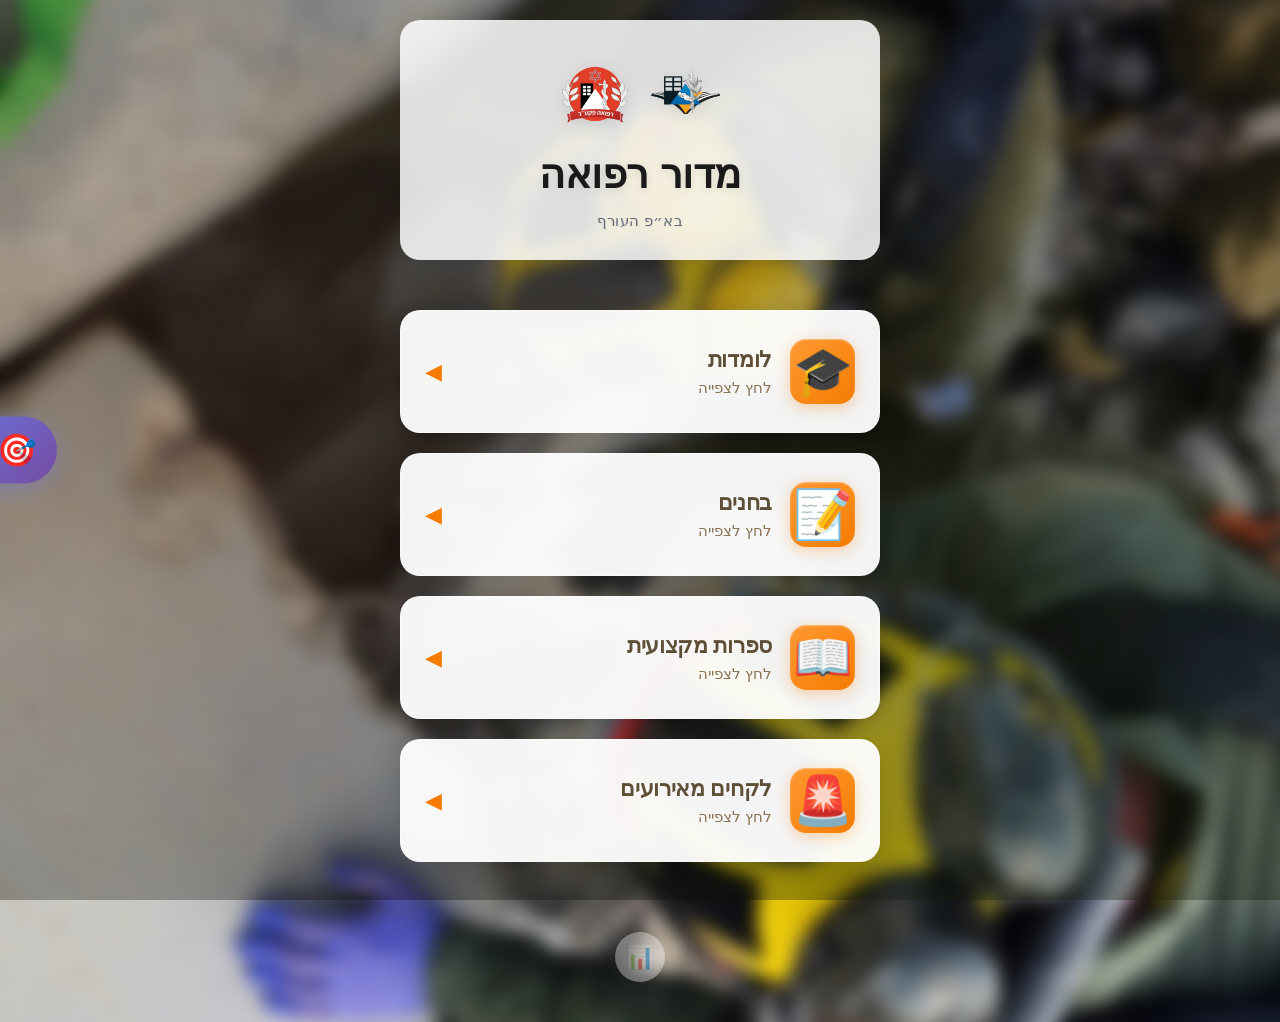
==== index.html @ 0d0296bc "Add files via upload" ====
<!DOCTYPE html>
<html lang="he" dir="rtl">
<head>
    <meta charset="UTF-8">
    <meta name="viewport" content="width=device-width, initial-scale=1.0, maximum-scale=1.0, user-scalable=no">
    <meta name="apple-mobile-web-app-capable" content="yes">
    <meta name="mobile-web-app-capable" content="yes">

    <!-- Security Headers -->
    <meta http-equiv="X-Frame-Options" content="DENY">
    <meta http-equiv="X-Content-Type-Options" content="nosniff">
    <meta http-equiv="Referrer-Policy" content="strict-origin-when-cross-origin">
    <meta http-equiv="Permissions-Policy" content="geolocation=(), microphone=(), camera=()">
    <meta http-equiv="Content-Security-Policy" content="default-src 'self'; script-src 'self' 'unsafe-inline' https://script.google.com https://script.googleusercontent.com; style-src 'self' 'unsafe-inline' https://fonts.googleapis.com https://cdnjs.cloudflare.com; font-src 'self' https://fonts.gstatic.com https://cdnjs.cloudflare.com; img-src 'self' data: https:; connect-src 'self' https://script.google.com https://script.googleusercontent.com; frame-src https://drive.google.com;">

    <title>מדור רפואה - מערכת למידה וניהול ידע</title>

    <!-- Google Fonts -->
    <link href="https://fonts.googleapis.com/css2?family=Rubik:wght@400;500;600;700;800&display=swap" rel="stylesheet" crossorigin="anonymous">

    <!-- FontAwesome -->
    <link rel="stylesheet" href="https://cdnjs.cloudflare.com/ajax/libs/font-awesome/6.4.0/css/all.min.css" crossorigin="anonymous" referrerpolicy="no-referrer">

    <!-- Shared Styles -->
    <link rel="stylesheet" href="styles.css">

    <style>
        /* סטיילים ייחודיים לעמוד הבית */
        body {
            background: linear-gradient(rgba(0, 0, 0, 0.3), rgba(0, 0, 0, 0.3)), url('Assets/background.JPEG');
            background-size: cover;
            background-position: center;
            background-repeat: no-repeat;
            background-attachment: fixed;
        }

        .hero {
            text-align: center;
            margin-bottom: 50px;
            padding: 40px 20px 30px;
            animation: fadeInDown 1s ease-in-out 0.3s backwards;
            background: rgba(255, 255, 255, 0.85);
            backdrop-filter: blur(10px);
            border-radius: 20px;
            box-shadow: 0 8px 32px rgba(0, 0, 0, 0.15);
        }

        .hero-logos {
            margin-bottom: 20px;
            display: flex;
            align-items: center;
            justify-content: center;
            gap: 20px;
            animation: float 3s ease-in-out infinite;
        }

        .hero-logos img {
            height: 70px;
            width: auto;
            filter: drop-shadow(0 4px 8px rgba(0, 0, 0, 0.1));
        }

        .hero h1 {
            font-size: 2.5rem;
            font-weight: 800;
            color: #1a1a1a;
            margin-bottom: 14px;
            letter-spacing: -0.5px;
            text-shadow: 0 2px 8px rgba(0, 0, 0, 0.1);
            line-height: 1.2;
        }

        .hero p {
            font-size: 1.15rem;
            font-weight: 600;
            color: #2d3748;
            text-shadow: 0 1px 3px rgba(0, 0, 0, 0.1);
            letter-spacing: 0.3px;
        }

        .hero-subtitle {
            font-size: 0.95rem !important;
            font-weight: 500 !important;
            color: #4a5568 !important;
            margin-top: 8px;
            opacity: 0.85;
        }

        .cards-container {
            display: flex;
            flex-direction: column;
            gap: 20px;
            padding-bottom: 40px;
        }

        .card {
            display: flex;
            align-items: center;
            animation: fadeInUp 0.8s ease-in-out backwards;
            background: rgba(255, 255, 255, 0.95);
            backdrop-filter: blur(10px);
            box-shadow: 0 8px 32px rgba(0, 0, 0, 0.2);
        }

        .card:nth-child(1) {
            animation-delay: 0.5s;
        }

        .card:nth-child(2) {
            animation-delay: 0.7s;
        }

        .card:nth-child(3) {
            animation-delay: 0.9s;
        }

        .card-info {
            flex: 1;
            text-align: right;
            min-width: 0;
        }

        /* אייקון סטטיסטיקות למטה */
        .stats-icon-bottom {
            width: 50px;
            height: 50px;
            background: rgba(255, 255, 255, 0.85);
            backdrop-filter: blur(10px);
            border-radius: 50%;
            display: flex;
            align-items: center;
            justify-content: center;
            font-size: 1.5em;
            cursor: pointer;
            box-shadow: 0 4px 16px rgba(0, 0, 0, 0.2);
            transition: all 0.3s ease;
            margin: 30px auto 20px;
            opacity: 0.4;
        }

        .stats-icon-bottom:hover {
            transform: scale(1.1);
            box-shadow: 0 6px 24px rgba(0, 0, 0, 0.3);
            opacity: 1;
        }

        .stats-icon-bottom:active {
            transform: scale(0.95);
        }

        /* טאב צף למאגר תרגול */
        .practice-tab {
            position: fixed;
            left: 0;
            top: 50%;
            transform: translateY(-50%) translateX(-85px);
            background: linear-gradient(135deg, #667eea 0%, #764ba2 100%);
            color: white;
            padding: 15px 20px 15px 25px;
            border-radius: 0 50px 50px 0;
            cursor: pointer;
            box-shadow: 0 6px 24px rgba(102, 126, 234, 0.4);
            transition: all 0.4s cubic-bezier(0.175, 0.885, 0.32, 1.275);
            z-index: 1000;
            display: flex;
            align-items: center;
            gap: 10px;
            font-weight: 700;
            font-size: 1.1em;
            animation: slideInFromLeft 1s ease 1.5s forwards;
        }

        .practice-tab:hover {
            transform: translateY(-50%) translateX(0);
            box-shadow: 0 8px 32px rgba(102, 126, 234, 0.6);
        }

        .practice-tab:active {
            transform: translateY(-50%) translateX(0) scale(0.95);
        }

        .practice-tab-icon {
            font-size: 1.8em;
            animation: pulse 2s ease-in-out infinite;
        }

        .practice-tab-text {
            white-space: nowrap;
            letter-spacing: 0.5px;
        }

        @keyframes slideInFromLeft {
            from {
                transform: translateY(-50%) translateX(-150px);
                opacity: 0;
            }
            to {
                transform: translateY(-50%) translateX(-85px);
                opacity: 1;
            }
        }

        @keyframes pulse {
            0%, 100% {
                transform: scale(1);
            }
            50% {
                transform: scale(1.15);
            }
        }

        /* מובייל - טאב תרגול */
        @media (max-width: 768px) {
            .practice-tab {
                padding: 12px 15px 12px 20px;
                font-size: 0.95em;
                transform: translateY(-50%) translateX(-75px);
            }

            .practice-tab:hover {
                transform: translateY(-50%) translateX(0);
            }

            .practice-tab-icon {
                font-size: 1.5em;
            }

            @keyframes slideInFromLeft {
                from {
                    transform: translateY(-50%) translateX(-150px);
                    opacity: 0;
                }
                to {
                    transform: translateY(-50%) translateX(-75px);
                    opacity: 1;
                }
            }
        }

        @media (max-width: 360px) {
            .hero h1 {
                font-size: 2.1rem;
            }

            .hero p {
                font-size: 1rem;
            }

            .hero-subtitle {
                font-size: 0.85rem !important;
            }

            .practice-tab {
                font-size: 0.85em;
                padding: 10px 12px 10px 18px;
            }

            .practice-tab-icon {
                font-size: 1.3em;
            }
        }
    </style>
</head>
<body>
    <div class="container">
        <div class="hero">
            <div class="hero-logos">
                <img src="Assets/logo1.PNG" alt="Logo 1">
                <img src="Assets/logo2.PNG" alt="Logo 2">
            </div>
            <h1>מדור רפואה</h1>
            <p class="hero-subtitle">בא״פ העורף</p>
        </div>

        <div class="cards-container">
            <div class="card" data-page="tutorials">
                <div class="card-icon">🎓</div>
                <div class="card-info">
                    <div class="card-title">לומדות</div>
                    <div class="card-subtitle">לחץ לצפייה</div>
                </div>
                <span class="chevron-icon">◀</span>
            </div>

            <div class="card" data-page="quizzes">
                <div class="card-icon">📝</div>
                <div class="card-info">
                    <div class="card-title">בחנים</div>
                    <div class="card-subtitle">לחץ לצפייה</div>
                </div>
                <span class="chevron-icon">◀</span>
            </div>

            <div class="card" data-page="literature">
                <div class="card-icon">📖</div>
                <div class="card-info">
                    <div class="card-title">ספרות מקצועית</div>
                    <div class="card-subtitle">לחץ לצפייה</div>
                </div>
                <span class="chevron-icon">◀</span>
            </div>

            <div class="card" data-page="lessons">
                <div class="card-icon">🚨</div>
                <div class="card-info">
                    <div class="card-title">לקחים מאירועים</div>
                    <div class="card-subtitle">לחץ לצפייה</div>
                </div>
                <span class="chevron-icon">◀</span>
            </div>
        </div>

        <!-- אייקון סטטיסטיקות למטה -->
        <div class="stats-icon-bottom" onclick="window.location.href='instructor-dashboard.html'" title="סטטיסטיקות">
            📊
        </div>

        <!-- טאב צף למאגר תרגול -->
        <div class="practice-tab" onclick="window.location.href='practice-questions.html'" title="מאגר תרגול">
            <div class="practice-tab-icon">🎯</div>
            <div class="practice-tab-text">תרגול</div>
        </div>
    </div>

    <script>
        // מניעת התנהגות ברירת מחדל במובייל
        document.addEventListener('touchmove', function(e) {
            if (e.target.closest('.card')) {
                return;
            }
        }, { passive: true });

        // טיפול בלחיצות על כרטיסים
        document.querySelectorAll('.card').forEach(card => {
            card.addEventListener('click', function(e) {
                const page = this.getAttribute('data-page');

                // יצירת אפקט ripple
                const ripple = document.createElement('div');
                ripple.className = 'ripple';
                const rect = this.getBoundingClientRect();
                const size = Math.max(rect.width, rect.height);
                const x = e.clientX - rect.left - size / 2;
                const y = e.clientY - rect.top - size / 2;

                ripple.style.width = ripple.style.height = size + 'px';
                ripple.style.left = x + 'px';
                ripple.style.top = y + 'px';

                this.appendChild(ripple);

                // הסרת ripple אחרי האנימציה
                setTimeout(() => ripple.remove(), 700);

                // ניווט לדף המתאים
                setTimeout(() => {
                    if (page === 'tutorials') {
                        window.location.href = 'lomdot2-page.html';
                    } else if (page === 'quizzes') {
                        window.location.href = 'exams.html';
                    } else if (page === 'literature') {
                        window.location.href = 'safrot-page.html';
                    } else if (page === 'lessons') {
                        window.location.href = 'lessons-learned.html';
                    } else if (page === 'statistics') {
                        window.location.href = 'instructor-dashboard.html';
                    }
                }, 300);
            });

            // תמיכה במגע
            card.addEventListener('touchstart', function() {
                this.style.transition = 'all 0.1s ease';
            });

            card.addEventListener('touchend', function() {
                this.style.transition = 'all 0.4s cubic-bezier(0.175, 0.885, 0.32, 1.275)';
            });
        });

        // מניעת זום כפול בלחיצה
        let lastTouchEnd = 0;
        document.addEventListener('touchend', function(e) {
            const now = Date.now();
            if (now - lastTouchEnd <= 300) {
                e.preventDefault();
            }
            lastTouchEnd = now;
        }, false);
    </script>
</body>
</html>
---- styles.css ----
/*
 * מדור רפואה - מערכת למידה וניהול ידע
 * Shared Styles - Professional & Friendly Design
 */

* {
    margin: 0;
    padding: 0;
    box-sizing: border-box;
    -webkit-tap-highlight-color: transparent;
}

body {
    font-family: 'Rubik', sans-serif;
    background: linear-gradient(135deg, #D7C9AA 0%, #FFBE86 50%, #FFD4A3 100%);
    background-size: 400% 400%;
    animation: gradientShift 20s ease infinite;
    min-height: 100vh;
    direction: rtl;
    padding: 20px 16px;
    overflow-x: hidden;
    position: relative;
}

body::before {
    content: '';
    position: fixed;
    top: 0;
    left: 0;
    right: 0;
    bottom: 0;
    background:
        radial-gradient(circle at 20% 50%, rgba(255, 153, 51, 0.1) 0%, transparent 50%),
        radial-gradient(circle at 80% 80%, rgba(139, 195, 74, 0.08) 0%, transparent 50%),
        radial-gradient(circle at 40% 20%, rgba(215, 201, 170, 0.12) 0%, transparent 50%);
    pointer-events: none;
    z-index: 0;
}

@keyframes gradientShift {
    0% { background-position: 0% 50%; }
    50% { background-position: 100% 50%; }
    100% { background-position: 0% 50%; }
}

.container {
    max-width: 480px;
    margin: 0 auto;
    opacity: 0;
    animation: fadeIn 1s ease-in-out forwards;
    position: relative;
    z-index: 1;
}

@keyframes fadeIn {
    to {
        opacity: 1;
    }
}

@keyframes fadeInDown {
    from {
        opacity: 0;
        transform: translateY(-30px);
    }
    to {
        opacity: 1;
        transform: translateY(0);
    }
}

@keyframes fadeInUp {
    from {
        opacity: 0;
        transform: translateY(40px);
    }
    to {
        opacity: 1;
        transform: translateY(0);
    }
}

@keyframes float {
    0%, 100% { transform: translateY(0px); }
    50% { transform: translateY(-10px); }
}

/* כרטיסים משותפים */
.card, .exam-card, .video-item {
    background: rgba(255, 255, 255, 0.85);
    backdrop-filter: blur(10px) saturate(150%);
    -webkit-backdrop-filter: blur(10px) saturate(150%);
    border-radius: 20px;
    padding: 24px 20px;
    cursor: pointer;
    transition: all 0.3s cubic-bezier(0.175, 0.885, 0.32, 1.275);
    box-shadow:
        0 4px 20px rgba(139, 69, 19, 0.08),
        inset 0 1px 0 rgba(255, 255, 255, 0.8);
    border: 1px solid rgba(255, 255, 255, 0.6);
    position: relative;
    overflow: hidden;
    user-select: none;
}

.card::before, .exam-card::before {
    content: '';
    position: absolute;
    top: -50%;
    left: -50%;
    width: 200%;
    height: 200%;
    background: radial-gradient(circle, rgba(255, 190, 134, 0.15) 0%, transparent 70%);
    opacity: 0;
    transition: all 0.5s ease;
    transform: scale(0);
}

.card:hover, .exam-card:hover {
    transform: translateY(-5px) scale(1.01);
    box-shadow:
        0 8px 30px rgba(139, 69, 19, 0.15),
        inset 0 1px 0 rgba(255, 255, 255, 0.9),
        0 0 0 1px rgba(255, 190, 134, 0.3);
    border-color: rgba(255, 190, 134, 0.5);
}

.card:hover::before, .exam-card:hover::before {
    opacity: 1;
    transform: scale(1);
}

.card:active, .exam-card:active {
    transform: translateY(-2px) scale(0.99);
}

/* אייקונים */
.card-icon, .exam-icon {
    font-size: 2.8rem;
    transition: all 0.3s cubic-bezier(0.175, 0.885, 0.32, 1.275);
    position: relative;
    z-index: 1;
    width: 60px;
    height: 60px;
    min-width: 60px;
    background: linear-gradient(135deg, #FF9933 0%, #F57C00 100%);
    border-radius: 16px;
    display: flex;
    align-items: center;
    justify-content: center;
    box-shadow:
        0 4px 15px rgba(245, 124, 0, 0.3),
        inset 0 1px 2px rgba(255, 255, 255, 0.4);
    margin-left: 18px;
}

.card:hover .card-icon, .exam-card:hover .exam-icon {
    transform: scale(1.08);
    box-shadow:
        0 6px 20px rgba(245, 124, 0, 0.4),
        inset 0 1px 2px rgba(255, 255, 255, 0.5);
}

/* כפתורים */
.back-btn, .home-btn {
    background: rgba(255, 255, 255, 0.7);
    backdrop-filter: blur(8px);
    border: 1px solid rgba(255, 255, 255, 0.8);
    width: 44px;
    height: 44px;
    border-radius: 12px;
    display: flex;
    align-items: center;
    justify-content: center;
    cursor: pointer;
    box-shadow: 0 2px 10px rgba(139, 69, 19, 0.1);
    transition: all 0.3s ease;
    font-size: 1.3rem;
    color: #5D4E37;
}

.back-btn:hover, .home-btn:hover {
    transform: translateY(-2px);
    box-shadow: 0 4px 15px rgba(139, 69, 19, 0.15);
    background: rgba(255, 255, 255, 0.85);
}

.back-btn:active, .home-btn:active {
    transform: scale(0.95);
}

/* טקסטים */
.card-title, .exam-title {
    font-size: 1.35rem;
    font-weight: 700;
    color: #5D4E37;
    position: relative;
    z-index: 1;
    margin-bottom: 6px;
    letter-spacing: -0.3px;
}

.card-subtitle, .exam-subtitle {
    font-size: 0.95rem;
    color: #8B7355;
    font-weight: 500;
}

.page-title {
    font-size: 2rem;
    font-weight: 800;
    color: #5D4E37;
    text-shadow: 0 2px 8px rgba(255, 255, 255, 0.5);
}

/* Badge */
.exam-badge {
    background: linear-gradient(135deg, #8BC34A 0%, #689F38 100%);
    color: #ffffff;
    padding: 8px 14px;
    border-radius: 10px;
    font-size: 0.75rem;
    font-weight: 700;
    margin-left: 8px;
    box-shadow: 0 2px 8px rgba(139, 195, 74, 0.3);
    text-transform: uppercase;
    letter-spacing: 0.5px;
}

/* Chevron */
.chevron-icon {
    color: #F57C00;
    font-size: 1.4rem;
    margin-right: 10px;
    transition: all 0.3s ease;
}

.card:hover .chevron-icon, .exam-card:hover .chevron-icon {
    transform: translateX(-5px);
    color: #E65100;
}

/* Ripple effect */
.ripple {
    position: absolute;
    border-radius: 50%;
    background: rgba(255, 190, 134, 0.4);
    transform: scale(0);
    animation: rippleEffect 0.6s ease-out;
    pointer-events: none;
}

@keyframes rippleEffect {
    to {
        transform: scale(4);
        opacity: 0;
    }
}

/* Header */
.header {
    display: flex;
    align-items: center;
    justify-content: space-between;
    margin-bottom: 25px;
    animation: fadeInDown 0.8s ease-in-out 0.2s backwards;
    position: relative;
}

.header .page-title {
    position: absolute;
    left: 50%;
    transform: translateX(-50%);
    text-align: center;
}

.header-logos {
    display: flex;
    align-items: center;
    gap: 12px;
}

.header-logos img {
    height: 40px;
    width: auto;
    filter: drop-shadow(0 2px 4px rgba(0, 0, 0, 0.1));
}

.header-buttons {
    display: flex;
    align-items: center;
    gap: 10px;
}

/* Mobile optimizations */
@media (max-width: 360px) {
    .page-title {
        font-size: 1.7rem;
    }

    .card, .exam-card {
        padding: 20px 18px;
    }

    .card-icon, .exam-icon {
        width: 55px;
        height: 55px;
        font-size: 2.5rem;
    }

    .card-title, .exam-title {
        font-size: 1.2rem;
    }
}

@media (min-width: 400px) {
    .card, .exam-card {
        padding: 28px 24px;
    }

    .card-icon, .exam-icon {
        width: 65px;
        height: 65px;
        font-size: 3rem;
    }
}

/* למניעת zoom במכשירי iOS */
input, select, textarea {
    font-size: 16px;
}
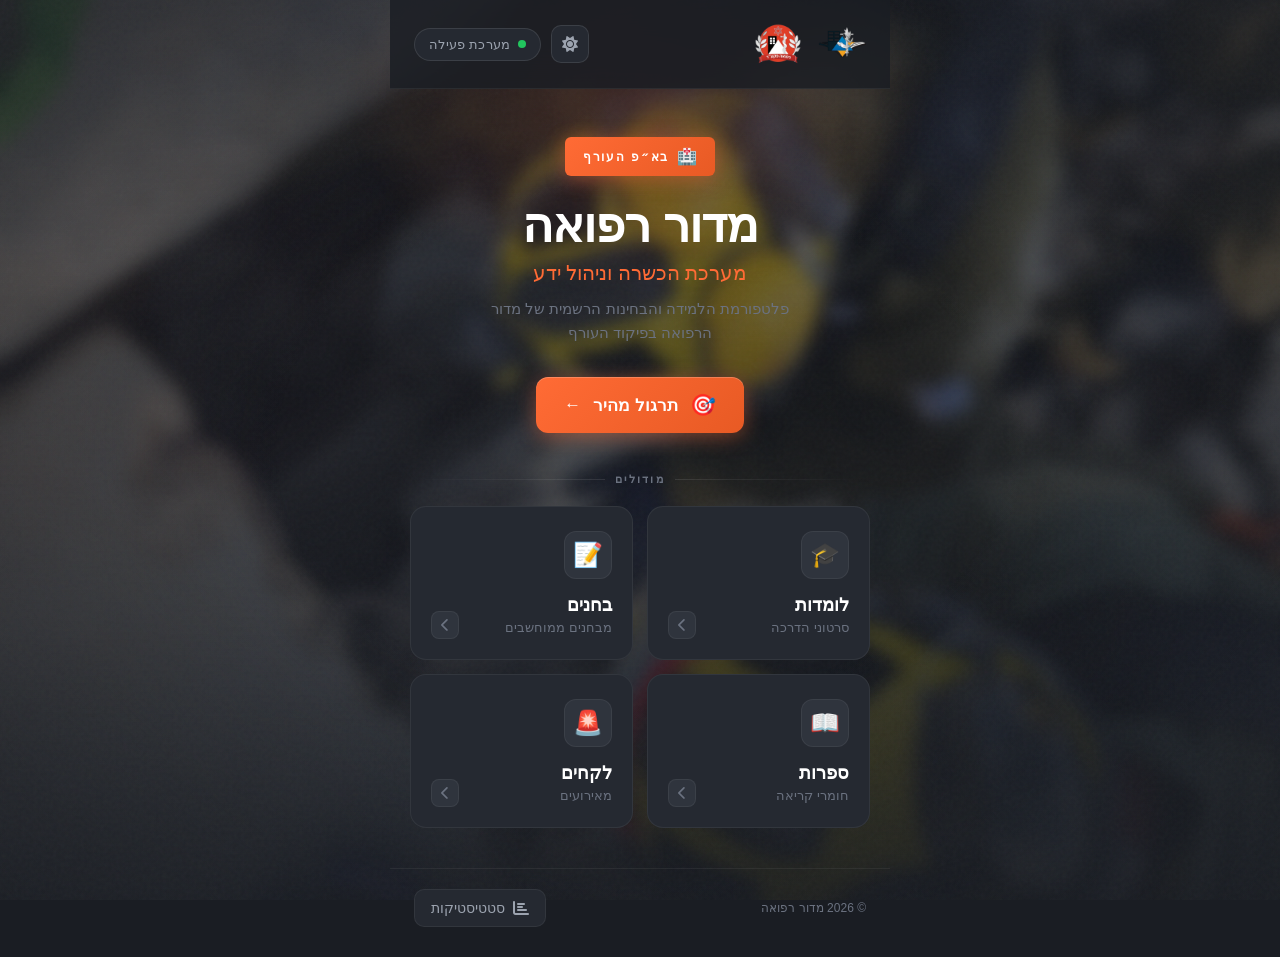
==== commit 6c6d20f2: "Add files via upload" ====
--- a/index.html
+++ b/index.html
@@ -13,333 +13,805 @@
     <meta http-equiv="Permissions-Policy" content="geolocation=(), microphone=(), camera=()">
     <meta http-equiv="Content-Security-Policy" content="default-src 'self'; script-src 'self' 'unsafe-inline' https://script.google.com https://script.googleusercontent.com; style-src 'self' 'unsafe-inline' https://fonts.googleapis.com https://cdnjs.cloudflare.com; font-src 'self' https://fonts.gstatic.com https://cdnjs.cloudflare.com; img-src 'self' data: https:; connect-src 'self' https://script.google.com https://script.googleusercontent.com; frame-src https://drive.google.com;">
 
-    <title>מדור רפואה - מערכת למידה וניהול ידע</title>
-
-    <!-- Google Fonts -->
-    <link href="https://fonts.googleapis.com/css2?family=Rubik:wght@400;500;600;700;800&display=swap" rel="stylesheet" crossorigin="anonymous">
+    <!-- Description & SEO -->
+    <meta name="description" content="מערכת למידה רפואית - מדור רפואה, פיקוד העורף. לומדות, בחנים, ספרות מקצועית ולקחים נלמדים.">
+    <meta name="keywords" content="רפואה, פיקוד העורף, חובש, מט״ב, הכשרה רפואית">
+    <meta name="author" content="מדור רפואה - פיקוד העורף">
+
+    <!-- Favicon & App Icons -->
+    <link rel="icon" type="image/png" href="Assets/logo1.PNG">
+    <link rel="apple-touch-icon" href="Assets/logo1.PNG">
+    <link rel="shortcut icon" href="Assets/logo1.PNG">
+
+    <!-- Theme Color for Mobile Browsers -->
+    <meta name="theme-color" content="#1a1d23">
+    <meta name="apple-mobile-web-app-status-bar-style" content="black-translucent">
+    <meta name="apple-mobile-web-app-title" content="מדור רפואה">
+
+    <title>מדור רפואה | פיקוד העורף</title>
+
+    <!-- Google Fonts - Heebo for that official Hebrew military aesthetic -->
+    <link rel="preconnect" href="https://fonts.googleapis.com">
+    <link rel="preconnect" href="https://fonts.gstatic.com" crossorigin>
+    <link href="https://fonts.googleapis.com/css2?family=Heebo:wght@400;500;600;700;800;900&display=swap" rel="stylesheet">
 
     <!-- FontAwesome -->
     <link rel="stylesheet" href="https://cdnjs.cloudflare.com/ajax/libs/font-awesome/6.4.0/css/all.min.css" crossorigin="anonymous" referrerpolicy="no-referrer">
 
-    <!-- Shared Styles -->
-    <link rel="stylesheet" href="styles.css">
+    <!-- Theme System -->
+    <link rel="stylesheet" href="theme.css">
+    <script src="theme.js"></script>
 
     <style>
-        /* סטיילים ייחודיים לעמוד הבית */
+        :root {
+            --orange-primary: #FF6B35;
+            --orange-bright: #FF8C42;
+            --orange-dark: #E85A24;
+            --orange-glow: rgba(255, 107, 53, 0.4);
+            --charcoal: #1a1d23;
+            --charcoal-light: #252931;
+            --charcoal-lighter: #2f343d;
+            --slate: #3d4451;
+            --slate-light: #4a5262;
+            --text-primary: #ffffff;
+            --text-secondary: #9ca3af;
+            --text-muted: #6b7280;
+            --success: #22c55e;
+            --border-subtle: rgba(255, 255, 255, 0.06);
+            --border-light: rgba(255, 255, 255, 0.1);
+        }
+
+        * {
+            margin: 0;
+            padding: 0;
+            box-sizing: border-box;
+            -webkit-tap-highlight-color: transparent;
+        }
+
+        html {
+            font-size: 16px;
+        }
+
         body {
-            background: linear-gradient(rgba(0, 0, 0, 0.3), rgba(0, 0, 0, 0.3)), url('Assets/background.JPEG');
-            background-size: cover;
-            background-position: center;
-            background-repeat: no-repeat;
-            background-attachment: fixed;
-        }
-
-        .hero {
+            font-family: 'Heebo', sans-serif;
+            background: var(--charcoal);
+            min-height: 100vh;
+            direction: rtl;
+            overflow-x: hidden;
+            position: relative;
+            color: var(--text-primary);
+        }
+
+        /* Background image layer */
+        .bg-image {
+            position: fixed;
+            inset: 0;
+            background: url('Assets/background.JPEG') center center / cover no-repeat;
+            z-index: 0;
+        }
+
+        /* Dark gradient overlay for readability */
+        .bg-overlay {
+            position: fixed;
+            inset: 0;
+            background:
+                linear-gradient(180deg,
+                    rgba(26, 29, 35, 0.75) 0%,
+                    rgba(26, 29, 35, 0.65) 30%,
+                    rgba(26, 29, 35, 0.8) 70%,
+                    rgba(26, 29, 35, 0.95) 100%),
+                linear-gradient(135deg,
+                    rgba(255, 107, 53, 0.08) 0%,
+                    transparent 50%);
+            z-index: 1;
+        }
+
+        /* Subtle vignette effect */
+        .bg-vignette {
+            position: fixed;
+            inset: 0;
+            background: radial-gradient(ellipse at center, transparent 40%, rgba(26, 29, 35, 0.6) 100%);
+            z-index: 2;
+            pointer-events: none;
+        }
+
+        /* Noise texture for premium feel */
+        .bg-noise {
+            position: fixed;
+            inset: 0;
+            opacity: 0.03;
+            background-image: url("data:image/svg+xml,%3Csvg viewBox='0 0 256 256' xmlns='http://www.w3.org/2000/svg'%3E%3Cfilter id='noise'%3E%3CfeTurbulence type='fractalNoise' baseFrequency='0.9' numOctaves='4' stitchTiles='stitch'/%3E%3C/filter%3E%3Crect width='100%25' height='100%25' filter='url(%23noise)'/%3E%3C/svg%3E");
+            z-index: 3;
+            pointer-events: none;
+        }
+
+        /* Orange glow accent at top */
+        .bg-glow {
+            position: fixed;
+            top: -100px;
+            left: 50%;
+            transform: translateX(-50%);
+            width: 600px;
+            height: 400px;
+            background: radial-gradient(ellipse, rgba(255, 107, 53, 0.15) 0%, transparent 70%);
+            z-index: 3;
+            pointer-events: none;
+        }
+
+        .main-container {
+            position: relative;
+            z-index: 10;
+            min-height: 100vh;
+            display: flex;
+            flex-direction: column;
+        }
+
+        /* ===== HEADER ===== */
+        .header {
+            padding: 20px 24px;
+            display: flex;
+            align-items: center;
+            justify-content: space-between;
+            border-bottom: 1px solid var(--border-subtle);
+            background: rgba(26, 29, 35, 0.8);
+            backdrop-filter: blur(20px);
+            -webkit-backdrop-filter: blur(20px);
+            position: sticky;
+            top: 0;
+            z-index: 100;
+        }
+
+        .header-logos {
+            display: flex;
+            align-items: center;
+            gap: 16px;
+        }
+
+        .header-logos img {
+            height: 48px;
+            width: auto;
+        }
+
+        .header-actions {
+            display: flex;
+            align-items: center;
+            gap: 10px;
+        }
+
+        .header-status {
+            display: flex;
+            align-items: center;
+            gap: 8px;
+            padding: 8px 14px;
+            background: var(--charcoal-light);
+            border-radius: 20px;
+            border: 1px solid var(--border-light);
+        }
+
+        .status-dot {
+            width: 8px;
+            height: 8px;
+            background: var(--success);
+            border-radius: 50%;
+            animation: pulse-dot 2s ease-in-out infinite;
+        }
+
+        @keyframes pulse-dot {
+            0%, 100% { opacity: 1; box-shadow: 0 0 0 0 rgba(34, 197, 94, 0.4); }
+            50% { opacity: 0.8; box-shadow: 0 0 0 4px rgba(34, 197, 94, 0); }
+        }
+
+        .status-text {
+            font-size: 0.8rem;
+            font-weight: 500;
+            color: var(--text-secondary);
+            letter-spacing: 0.02em;
+        }
+
+        /* ===== HERO SECTION ===== */
+        .hero-section {
+            padding: 48px 24px 40px;
             text-align: center;
-            margin-bottom: 50px;
-            padding: 40px 20px 30px;
-            animation: fadeInDown 1s ease-in-out 0.3s backwards;
-            background: rgba(255, 255, 255, 0.85);
-            backdrop-filter: blur(10px);
-            border-radius: 20px;
-            box-shadow: 0 8px 32px rgba(0, 0, 0, 0.15);
-        }
-
-        .hero-logos {
+            position: relative;
+        }
+
+        .hero-badge {
+            display: inline-flex;
+            align-items: center;
+            gap: 8px;
+            padding: 10px 18px;
+            background: linear-gradient(135deg, var(--orange-primary), var(--orange-dark));
+            border-radius: 6px;
+            margin-bottom: 24px;
+            box-shadow: 0 4px 20px var(--orange-glow);
+            animation: fadeSlideDown 0.6s ease-out;
+        }
+
+        .hero-badge-icon {
+            font-size: 1rem;
+        }
+
+        .hero-badge-text {
+            font-size: 0.75rem;
+            font-weight: 700;
+            text-transform: uppercase;
+            letter-spacing: 0.15em;
+            color: white;
+        }
+
+        .hero-title {
+            font-size: 3rem;
+            font-weight: 900;
+            color: var(--text-primary);
+            margin-bottom: 8px;
+            letter-spacing: -0.02em;
+            line-height: 1.1;
+            animation: fadeSlideDown 0.6s ease-out 0.1s backwards;
+        }
+
+        .hero-subtitle {
+            font-size: 1.25rem;
+            font-weight: 500;
+            color: var(--orange-primary);
+            margin-bottom: 12px;
+            animation: fadeSlideDown 0.6s ease-out 0.2s backwards;
+        }
+
+        .hero-description {
+            font-size: 0.95rem;
+            color: var(--text-muted);
+            max-width: 320px;
+            margin: 0 auto 32px;
+            line-height: 1.6;
+            animation: fadeSlideDown 0.6s ease-out 0.3s backwards;
+        }
+
+        /* Quick Practice Button */
+        .quick-practice-btn {
+            display: inline-flex;
+            align-items: center;
+            gap: 12px;
+            padding: 16px 28px;
+            background: linear-gradient(135deg, var(--orange-primary), var(--orange-dark));
+            border: none;
+            border-radius: 12px;
+            color: white;
+            font-family: 'Heebo', sans-serif;
+            font-size: 1.05rem;
+            font-weight: 700;
+            cursor: pointer;
+            box-shadow:
+                0 4px 20px var(--orange-glow),
+                inset 0 1px 0 rgba(255,255,255,0.2);
+            transition: all 0.3s cubic-bezier(0.34, 1.56, 0.64, 1);
+            animation: fadeSlideUp 0.6s ease-out 0.4s backwards;
+            position: relative;
+            overflow: hidden;
+        }
+
+        .quick-practice-btn::before {
+            content: '';
+            position: absolute;
+            inset: 0;
+            background: linear-gradient(135deg, var(--orange-bright), var(--orange-primary));
+            opacity: 0;
+            transition: opacity 0.3s ease;
+        }
+
+        .quick-practice-btn:hover {
+            transform: translateY(-3px) scale(1.02);
+            box-shadow:
+                0 8px 30px rgba(255, 107, 53, 0.5),
+                inset 0 1px 0 rgba(255,255,255,0.3);
+        }
+
+        .quick-practice-btn:hover::before {
+            opacity: 1;
+        }
+
+        .quick-practice-btn:active {
+            transform: translateY(-1px) scale(0.98);
+        }
+
+        .quick-practice-btn span {
+            position: relative;
+            z-index: 1;
+        }
+
+        .quick-practice-icon {
+            font-size: 1.3rem;
+        }
+
+        .quick-practice-arrow {
+            transition: transform 0.3s ease;
+        }
+
+        .quick-practice-btn:hover .quick-practice-arrow {
+            transform: translateX(-4px);
+        }
+
+        /* ===== NAVIGATION CARDS ===== */
+        .nav-section {
+            padding: 0 20px 40px;
+            flex: 1;
+        }
+
+        .section-label {
+            display: flex;
+            align-items: center;
+            gap: 10px;
             margin-bottom: 20px;
+            padding: 0 4px;
+        }
+
+        .section-label-line {
+            flex: 1;
+            height: 1px;
+            background: linear-gradient(90deg, var(--border-light), transparent);
+        }
+
+        .section-label-text {
+            font-size: 0.7rem;
+            font-weight: 600;
+            text-transform: uppercase;
+            letter-spacing: 0.2em;
+            color: var(--text-muted);
+        }
+
+        .nav-grid {
+            display: grid;
+            grid-template-columns: repeat(2, 1fr);
+            gap: 14px;
+        }
+
+        .nav-card {
+            background: var(--charcoal-light);
+            border: 1px solid var(--border-subtle);
+            border-radius: 16px;
+            padding: 24px 20px;
+            cursor: pointer;
+            transition: all 0.3s cubic-bezier(0.34, 1.56, 0.64, 1);
+            position: relative;
+            overflow: hidden;
+            display: flex;
+            flex-direction: column;
+            min-height: 140px;
+        }
+
+        .nav-card::before {
+            content: '';
+            position: absolute;
+            top: 0;
+            left: 0;
+            right: 0;
+            height: 3px;
+            background: linear-gradient(90deg, var(--orange-primary), var(--orange-bright));
+            transform: scaleX(0);
+            transform-origin: right;
+            transition: transform 0.3s ease;
+        }
+
+        .nav-card::after {
+            content: '';
+            position: absolute;
+            inset: 0;
+            background: radial-gradient(circle at 50% 0%, rgba(255, 107, 53, 0.08), transparent 70%);
+            opacity: 0;
+            transition: opacity 0.3s ease;
+        }
+
+        .nav-card:hover {
+            transform: translateY(-4px);
+            border-color: rgba(255, 107, 53, 0.3);
+            box-shadow:
+                0 8px 30px rgba(0, 0, 0, 0.3),
+                0 0 0 1px rgba(255, 107, 53, 0.1);
+        }
+
+        .nav-card:hover::before {
+            transform: scaleX(1);
+            transform-origin: left;
+        }
+
+        .nav-card:hover::after {
+            opacity: 1;
+        }
+
+        .nav-card:active {
+            transform: translateY(-2px) scale(0.98);
+        }
+
+        /* Staggered animations */
+        .nav-card:nth-child(1) { animation: fadeSlideUp 0.5s ease-out 0.2s backwards; }
+        .nav-card:nth-child(2) { animation: fadeSlideUp 0.5s ease-out 0.3s backwards; }
+        .nav-card:nth-child(3) { animation: fadeSlideUp 0.5s ease-out 0.4s backwards; }
+        .nav-card:nth-child(4) { animation: fadeSlideUp 0.5s ease-out 0.5s backwards; }
+
+        .nav-card-icon {
+            width: 48px;
+            height: 48px;
+            background: var(--charcoal-lighter);
+            border-radius: 12px;
             display: flex;
             align-items: center;
             justify-content: center;
-            gap: 20px;
-            animation: float 3s ease-in-out infinite;
-        }
-
-        .hero-logos img {
-            height: 70px;
-            width: auto;
-            filter: drop-shadow(0 4px 8px rgba(0, 0, 0, 0.1));
-        }
-
-        .hero h1 {
-            font-size: 2.5rem;
-            font-weight: 800;
-            color: #1a1a1a;
-            margin-bottom: 14px;
-            letter-spacing: -0.5px;
-            text-shadow: 0 2px 8px rgba(0, 0, 0, 0.1);
-            line-height: 1.2;
-        }
-
-        .hero p {
-            font-size: 1.15rem;
-            font-weight: 600;
-            color: #2d3748;
-            text-shadow: 0 1px 3px rgba(0, 0, 0, 0.1);
-            letter-spacing: 0.3px;
-        }
-
-        .hero-subtitle {
-            font-size: 0.95rem !important;
-            font-weight: 500 !important;
-            color: #4a5568 !important;
-            margin-top: 8px;
-            opacity: 0.85;
-        }
-
-        .cards-container {
+            font-size: 1.5rem;
+            margin-bottom: 16px;
+            transition: all 0.3s ease;
+            position: relative;
+            z-index: 1;
+            border: 1px solid var(--border-subtle);
+        }
+
+        .nav-card:hover .nav-card-icon {
+            background: linear-gradient(135deg, var(--orange-primary), var(--orange-dark));
+            border-color: transparent;
+            box-shadow: 0 4px 15px var(--orange-glow);
+            transform: scale(1.05);
+        }
+
+        .nav-card-content {
+            flex: 1;
             display: flex;
             flex-direction: column;
-            gap: 20px;
-            padding-bottom: 40px;
-        }
-
-        .card {
-            display: flex;
-            align-items: center;
-            animation: fadeInUp 0.8s ease-in-out backwards;
-            background: rgba(255, 255, 255, 0.95);
-            backdrop-filter: blur(10px);
-            box-shadow: 0 8px 32px rgba(0, 0, 0, 0.2);
-        }
-
-        .card:nth-child(1) {
-            animation-delay: 0.5s;
-        }
-
-        .card:nth-child(2) {
-            animation-delay: 0.7s;
-        }
-
-        .card:nth-child(3) {
-            animation-delay: 0.9s;
-        }
-
-        .card-info {
-            flex: 1;
-            text-align: right;
-            min-width: 0;
-        }
-
-        /* אייקון סטטיסטיקות למטה */
-        .stats-icon-bottom {
-            width: 50px;
-            height: 50px;
-            background: rgba(255, 255, 255, 0.85);
-            backdrop-filter: blur(10px);
+            position: relative;
+            z-index: 1;
+        }
+
+        .nav-card-title {
+            font-size: 1.1rem;
+            font-weight: 700;
+            color: var(--text-primary);
+            margin-bottom: 4px;
+            transition: color 0.3s ease;
+        }
+
+        .nav-card:hover .nav-card-title {
+            color: var(--orange-primary);
+        }
+
+        .nav-card-subtitle {
+            font-size: 0.8rem;
+            color: var(--text-muted);
+            margin-top: auto;
+        }
+
+        .nav-card-arrow {
+            position: absolute;
+            bottom: 20px;
+            left: 20px;
+            width: 28px;
+            height: 28px;
+            background: var(--charcoal-lighter);
+            border-radius: 8px;
+            display: flex;
+            align-items: center;
+            justify-content: center;
+            color: var(--text-muted);
+            font-size: 0.85rem;
+            transition: all 0.3s ease;
+            border: 1px solid var(--border-subtle);
+        }
+
+        .nav-card:hover .nav-card-arrow {
+            background: var(--orange-primary);
+            color: white;
+            border-color: var(--orange-primary);
+            transform: translateX(-4px);
+        }
+
+        /* ===== FOOTER ===== */
+        .footer {
+            padding: 20px 24px 30px;
+            border-top: 1px solid var(--border-subtle);
+            display: flex;
+            align-items: center;
+            justify-content: space-between;
+        }
+
+        .footer-text {
+            font-size: 0.75rem;
+            color: var(--text-muted);
+        }
+
+        .footer-stats-btn {
+            display: flex;
+            align-items: center;
+            gap: 8px;
+            padding: 10px 16px;
+            background: var(--charcoal-light);
+            border: 1px solid var(--border-subtle);
+            border-radius: 10px;
+            cursor: pointer;
+            transition: all 0.3s ease;
+            color: var(--text-secondary);
+            font-size: 0.85rem;
+        }
+
+        .footer-stats-btn:hover {
+            background: var(--charcoal-lighter);
+            border-color: var(--orange-primary);
+            color: var(--orange-primary);
+        }
+
+        .footer-stats-btn i {
+            font-size: 1rem;
+        }
+
+        /* ===== ANIMATIONS ===== */
+        @keyframes fadeSlideDown {
+            from {
+                opacity: 0;
+                transform: translateY(-20px);
+            }
+            to {
+                opacity: 1;
+                transform: translateY(0);
+            }
+        }
+
+        @keyframes fadeSlideUp {
+            from {
+                opacity: 0;
+                transform: translateY(20px);
+            }
+            to {
+                opacity: 1;
+                transform: translateY(0);
+            }
+        }
+
+        /* ===== RESPONSIVE ===== */
+        @media (max-width: 400px) {
+            .header {
+                padding: 16px 20px;
+            }
+
+            .header-logos img {
+                height: 40px;
+            }
+
+            .hero-section {
+                padding: 36px 20px 32px;
+            }
+
+            .hero-title {
+                font-size: 2.4rem;
+            }
+
+            .hero-subtitle {
+                font-size: 1.1rem;
+            }
+
+            .quick-practice-btn {
+                padding: 14px 24px;
+                font-size: 1rem;
+            }
+
+            .nav-section {
+                padding: 0 16px 32px;
+            }
+
+            .nav-grid {
+                gap: 12px;
+            }
+
+            .nav-card {
+                padding: 20px 16px;
+                min-height: 130px;
+            }
+
+            .nav-card-icon {
+                width: 42px;
+                height: 42px;
+                font-size: 1.3rem;
+            }
+
+            .nav-card-title {
+                font-size: 1rem;
+            }
+
+            .nav-card-arrow {
+                width: 24px;
+                height: 24px;
+                bottom: 16px;
+                left: 16px;
+            }
+        }
+
+        @media (max-width: 340px) {
+            .hero-title {
+                font-size: 2.1rem;
+            }
+
+            .nav-grid {
+                grid-template-columns: 1fr;
+            }
+
+            .nav-card {
+                min-height: auto;
+                flex-direction: row;
+                align-items: center;
+                gap: 16px;
+                padding: 18px;
+            }
+
+            .nav-card-icon {
+                margin-bottom: 0;
+            }
+
+            .nav-card-content {
+                flex: 1;
+            }
+
+            .nav-card-arrow {
+                position: static;
+            }
+        }
+
+        /* Tablet and larger - keep mobile-first approach for this app */
+        @media (min-width: 600px) {
+            .main-container {
+                max-width: 500px;
+                margin: 0 auto;
+            }
+        }
+
+        /* Touch feedback */
+        @media (hover: none) {
+            .nav-card:active {
+                background: var(--charcoal-lighter);
+            }
+
+            .nav-card:active::before {
+                transform: scaleX(1);
+            }
+
+            .nav-card:active .nav-card-icon {
+                background: linear-gradient(135deg, var(--orange-primary), var(--orange-dark));
+            }
+        }
+
+        /* Ripple effect */
+        .ripple {
+            position: absolute;
             border-radius: 50%;
-            display: flex;
-            align-items: center;
-            justify-content: center;
-            font-size: 1.5em;
-            cursor: pointer;
-            box-shadow: 0 4px 16px rgba(0, 0, 0, 0.2);
-            transition: all 0.3s ease;
-            margin: 30px auto 20px;
-            opacity: 0.4;
-        }
-
-        .stats-icon-bottom:hover {
-            transform: scale(1.1);
-            box-shadow: 0 6px 24px rgba(0, 0, 0, 0.3);
-            opacity: 1;
-        }
-
-        .stats-icon-bottom:active {
-            transform: scale(0.95);
-        }
-
-        /* טאב צף למאגר תרגול */
-        .practice-tab {
-            position: fixed;
-            left: 0;
-            top: 50%;
-            transform: translateY(-50%) translateX(-85px);
-            background: linear-gradient(135deg, #667eea 0%, #764ba2 100%);
-            color: white;
-            padding: 15px 20px 15px 25px;
-            border-radius: 0 50px 50px 0;
-            cursor: pointer;
-            box-shadow: 0 6px 24px rgba(102, 126, 234, 0.4);
-            transition: all 0.4s cubic-bezier(0.175, 0.885, 0.32, 1.275);
-            z-index: 1000;
-            display: flex;
-            align-items: center;
-            gap: 10px;
-            font-weight: 700;
-            font-size: 1.1em;
-            animation: slideInFromLeft 1s ease 1.5s forwards;
-        }
-
-        .practice-tab:hover {
-            transform: translateY(-50%) translateX(0);
-            box-shadow: 0 8px 32px rgba(102, 126, 234, 0.6);
-        }
-
-        .practice-tab:active {
-            transform: translateY(-50%) translateX(0) scale(0.95);
-        }
-
-        .practice-tab-icon {
-            font-size: 1.8em;
-            animation: pulse 2s ease-in-out infinite;
-        }
-
-        .practice-tab-text {
-            white-space: nowrap;
-            letter-spacing: 0.5px;
-        }
-
-        @keyframes slideInFromLeft {
-            from {
-                transform: translateY(-50%) translateX(-150px);
+            background: rgba(255, 107, 53, 0.3);
+            transform: scale(0);
+            animation: rippleEffect 0.6s ease-out;
+            pointer-events: none;
+        }
+
+        @keyframes rippleEffect {
+            to {
+                transform: scale(4);
                 opacity: 0;
             }
-            to {
-                transform: translateY(-50%) translateX(-85px);
-                opacity: 1;
-            }
-        }
-
-        @keyframes pulse {
-            0%, 100% {
-                transform: scale(1);
-            }
-            50% {
-                transform: scale(1.15);
-            }
-        }
-
-        /* מובייל - טאב תרגול */
-        @media (max-width: 768px) {
-            .practice-tab {
-                padding: 12px 15px 12px 20px;
-                font-size: 0.95em;
-                transform: translateY(-50%) translateX(-75px);
-            }
-
-            .practice-tab:hover {
-                transform: translateY(-50%) translateX(0);
-            }
-
-            .practice-tab-icon {
-                font-size: 1.5em;
-            }
-
-            @keyframes slideInFromLeft {
-                from {
-                    transform: translateY(-50%) translateX(-150px);
-                    opacity: 0;
-                }
-                to {
-                    transform: translateY(-50%) translateX(-75px);
-                    opacity: 1;
-                }
-            }
-        }
-
-        @media (max-width: 360px) {
-            .hero h1 {
-                font-size: 2.1rem;
-            }
-
-            .hero p {
-                font-size: 1rem;
-            }
-
-            .hero-subtitle {
-                font-size: 0.85rem !important;
-            }
-
-            .practice-tab {
-                font-size: 0.85em;
-                padding: 10px 12px 10px 18px;
-            }
-
-            .practice-tab-icon {
-                font-size: 1.3em;
-            }
-        }
+        }
+
     </style>
 </head>
 <body>
-    <div class="container">
-        <div class="hero">
-            <div class="hero-logos">
-                <img src="Assets/logo1.PNG" alt="Logo 1">
-                <img src="Assets/logo2.PNG" alt="Logo 2">
+    <!-- Background layers -->
+    <div class="bg-image"></div>
+    <div class="bg-overlay"></div>
+    <div class="bg-vignette"></div>
+    <div class="bg-noise"></div>
+    <div class="bg-glow"></div>
+
+    <div class="main-container">
+        <!-- Header -->
+        <header class="header">
+            <div class="header-logos">
+                <img src="Assets/logo1.PNG" alt="פיקוד העורף">
+                <img src="Assets/logo2.PNG" alt="מדור רפואה">
             </div>
-            <h1>מדור רפואה</h1>
-            <p class="hero-subtitle">בא״פ העורף</p>
-        </div>
-
-        <div class="cards-container">
-            <div class="card" data-page="tutorials">
-                <div class="card-icon">🎓</div>
-                <div class="card-info">
-                    <div class="card-title">לומדות</div>
-                    <div class="card-subtitle">לחץ לצפייה</div>
+            <div class="header-actions">
+                <button class="theme-toggle" id="themeToggle" onclick="ThemeManager.toggle()" title="מצב תצוגה">
+                    <i class="fas fa-sun"></i>
+                </button>
+                <div class="header-status">
+                    <div class="status-dot"></div>
+                    <span class="status-text">מערכת פעילה</span>
                 </div>
-                <span class="chevron-icon">◀</span>
             </div>
-
-            <div class="card" data-page="quizzes">
-                <div class="card-icon">📝</div>
-                <div class="card-info">
-                    <div class="card-title">בחנים</div>
-                    <div class="card-subtitle">לחץ לצפייה</div>
+        </header>
+
+        <!-- Hero Section -->
+        <section class="hero-section">
+            <div class="hero-badge">
+                <span class="hero-badge-icon">🏥</span>
+                <span class="hero-badge-text">בא״פ העורף</span>
+            </div>
+            <h1 class="hero-title">מדור רפואה</h1>
+            <p class="hero-subtitle">מערכת הכשרה וניהול ידע</p>
+            <p class="hero-description">
+                פלטפורמת הלמידה והבחינות הרשמית של מדור הרפואה בפיקוד העורף
+            </p>
+
+            <button class="quick-practice-btn" onclick="window.location.href='practice-questions.html'">
+                <span class="quick-practice-icon">🎯</span>
+                <span>תרגול מהיר</span>
+                <span class="quick-practice-arrow">←</span>
+            </button>
+        </section>
+
+        <!-- Navigation Cards -->
+        <section class="nav-section">
+            <div class="section-label">
+                <span class="section-label-line"></span>
+                <span class="section-label-text">מודולים</span>
+                <span class="section-label-line" style="background: linear-gradient(270deg, var(--border-light), transparent);"></span>
+            </div>
+
+            <div class="nav-grid">
+                <div class="nav-card" data-page="tutorials">
+                    <div class="nav-card-icon">🎓</div>
+                    <div class="nav-card-content">
+                        <div class="nav-card-title">לומדות</div>
+                        <div class="nav-card-subtitle">סרטוני הדרכה</div>
+                    </div>
+                    <div class="nav-card-arrow">
+                        <i class="fas fa-chevron-left"></i>
+                    </div>
                 </div>
-                <span class="chevron-icon">◀</span>
+
+                <div class="nav-card" data-page="quizzes">
+                    <div class="nav-card-icon">📝</div>
+                    <div class="nav-card-content">
+                        <div class="nav-card-title">בחנים</div>
+                        <div class="nav-card-subtitle">מבחנים ממוחשבים</div>
+                    </div>
+                    <div class="nav-card-arrow">
+                        <i class="fas fa-chevron-left"></i>
+                    </div>
+                </div>
+
+                <div class="nav-card" data-page="literature">
+                    <div class="nav-card-icon">📖</div>
+                    <div class="nav-card-content">
+                        <div class="nav-card-title">ספרות</div>
+                        <div class="nav-card-subtitle">חומרי קריאה</div>
+                    </div>
+                    <div class="nav-card-arrow">
+                        <i class="fas fa-chevron-left"></i>
+                    </div>
+                </div>
+
+                <div class="nav-card" data-page="lessons">
+                    <div class="nav-card-icon">🚨</div>
+                    <div class="nav-card-content">
+                        <div class="nav-card-title">לקחים</div>
+                        <div class="nav-card-subtitle">מאירועים</div>
+                    </div>
+                    <div class="nav-card-arrow">
+                        <i class="fas fa-chevron-left"></i>
+                    </div>
+                </div>
             </div>
-
-            <div class="card" data-page="literature">
-                <div class="card-icon">📖</div>
-                <div class="card-info">
-                    <div class="card-title">ספרות מקצועית</div>
-                    <div class="card-subtitle">לחץ לצפייה</div>
-                </div>
-                <span class="chevron-icon">◀</span>
-            </div>
-
-            <div class="card" data-page="lessons">
-                <div class="card-icon">🚨</div>
-                <div class="card-info">
-                    <div class="card-title">לקחים מאירועים</div>
-                    <div class="card-subtitle">לחץ לצפייה</div>
-                </div>
-                <span class="chevron-icon">◀</span>
-            </div>
-        </div>
-
-        <!-- אייקון סטטיסטיקות למטה -->
-        <div class="stats-icon-bottom" onclick="window.location.href='instructor-dashboard.html'" title="סטטיסטיקות">
-            📊
-        </div>
-
-        <!-- טאב צף למאגר תרגול -->
-        <div class="practice-tab" onclick="window.location.href='practice-questions.html'" title="מאגר תרגול">
-            <div class="practice-tab-icon">🎯</div>
-            <div class="practice-tab-text">תרגול</div>
-        </div>
+        </section>
+
+        <!-- Footer -->
+        <footer class="footer">
+            <span class="footer-text">© 2026 מדור רפואה</span>
+            <button class="footer-stats-btn" onclick="window.location.href='instructor-dashboard.html'" title="לוח בקרה למדריכים">
+                <i class="fas fa-chart-bar"></i>
+                <span>סטטיסטיקות</span>
+            </button>
+        </footer>
     </div>
 
     <script>
-        // מניעת התנהגות ברירת מחדל במובייל
-        document.addEventListener('touchmove', function(e) {
-            if (e.target.closest('.card')) {
-                return;
-            }
-        }, { passive: true });
-
-        // טיפול בלחיצות על כרטיסים
-        document.querySelectorAll('.card').forEach(card => {
+        // Handle navigation card clicks with ripple effect
+        document.querySelectorAll('.nav-card').forEach(card => {
             card.addEventListener('click', function(e) {
                 const page = this.getAttribute('data-page');
 
-                // יצירת אפקט ripple
+                // Create ripple effect
                 const ripple = document.createElement('div');
                 ripple.className = 'ripple';
                 const rect = this.getBoundingClientRect();
-                const size = Math.max(rect.width, rect.height);
+                const size = Math.max(rect.width, rect.height) * 2;
                 const x = e.clientX - rect.left - size / 2;
                 const y = e.clientY - rect.top - size / 2;
 
@@ -348,37 +820,33 @@
                 ripple.style.top = y + 'px';
 
                 this.appendChild(ripple);
-
-                // הסרת ripple אחרי האנימציה
-                setTimeout(() => ripple.remove(), 700);
-
-                // ניווט לדף המתאים
+                setTimeout(() => ripple.remove(), 600);
+
+                // Navigate after brief delay
                 setTimeout(() => {
-                    if (page === 'tutorials') {
-                        window.location.href = 'lomdot2-page.html';
-                    } else if (page === 'quizzes') {
-                        window.location.href = 'exams.html';
-                    } else if (page === 'literature') {
-                        window.location.href = 'safrot-page.html';
-                    } else if (page === 'lessons') {
-                        window.location.href = 'lessons-learned.html';
-                    } else if (page === 'statistics') {
-                        window.location.href = 'instructor-dashboard.html';
+                    const pages = {
+                        'tutorials': 'lomdot2-page.html',
+                        'quizzes': 'exams.html',
+                        'literature': 'safrot-page.html',
+                        'lessons': 'lessons-learned.html'
+                    };
+                    if (pages[page]) {
+                        window.location.href = pages[page];
                     }
-                }, 300);
+                }, 200);
             });
 
-            // תמיכה במגע
+            // Touch feedback
             card.addEventListener('touchstart', function() {
                 this.style.transition = 'all 0.1s ease';
-            });
+            }, { passive: true });
 
             card.addEventListener('touchend', function() {
-                this.style.transition = 'all 0.4s cubic-bezier(0.175, 0.885, 0.32, 1.275)';
-            });
+                this.style.transition = 'all 0.3s cubic-bezier(0.34, 1.56, 0.64, 1)';
+            }, { passive: true });
         });
 
-        // מניעת זום כפול בלחיצה
+        // Prevent double-tap zoom on mobile
         let lastTouchEnd = 0;
         document.addEventListener('touchend', function(e) {
             const now = Date.now();
@@ -388,5 +856,6 @@
             lastTouchEnd = now;
         }, false);
     </script>
+
 </body>
 </html>
--- a/theme.css
+++ b/theme.css
@@ -0,0 +1,170 @@
+/* Theme Variables - Light Mode */
+[data-theme="light"] {
+    --charcoal: #f5f5f5;
+    --charcoal-light: #ffffff;
+    --charcoal-lighter: #e8e8e8;
+    --slate: #d0d0d0;
+    --slate-light: #c0c0c0;
+    --text-primary: #1a1d23;
+    --text-secondary: #4a5262;
+    --text-muted: #6b7280;
+    --border-subtle: rgba(0, 0, 0, 0.06);
+    --border-light: rgba(0, 0, 0, 0.1);
+    --bg-overlay-start: rgba(245, 245, 245, 0.85);
+    --bg-overlay-mid: rgba(245, 245, 245, 0.75);
+    --bg-overlay-end: rgba(245, 245, 245, 0.95);
+}
+
+/* Light mode background adjustments */
+[data-theme="light"] .bg-overlay {
+    background:
+        linear-gradient(180deg,
+            rgba(245, 245, 245, 0.85) 0%,
+            rgba(245, 245, 245, 0.75) 30%,
+            rgba(245, 245, 245, 0.85) 70%,
+            rgba(245, 245, 245, 0.98) 100%),
+        linear-gradient(135deg,
+            rgba(255, 107, 53, 0.05) 0%,
+            transparent 50%);
+}
+
+[data-theme="light"] .bg-vignette {
+    background: radial-gradient(ellipse at center, transparent 40%, rgba(245, 245, 245, 0.4) 100%);
+}
+
+/* Header adjustments for light mode */
+[data-theme="light"] .header,
+[data-theme="light"] header {
+    background: rgba(255, 255, 255, 0.9);
+    border-bottom-color: rgba(0, 0, 0, 0.08);
+}
+
+/* Bottom nav light mode */
+[data-theme="light"] .bottom-nav {
+    background: rgba(255, 255, 255, 0.95);
+    border-top-color: rgba(0, 0, 0, 0.08);
+}
+
+/* Cards and containers */
+[data-theme="light"] .card,
+[data-theme="light"] .video-card,
+[data-theme="light"] .video-item,
+[data-theme="light"] .question-card,
+[data-theme="light"] .mode-card,
+[data-theme="light"] .recent-card,
+[data-theme="light"] .result-card,
+[data-theme="light"] .stats-bar,
+[data-theme="light"] .progress-section,
+[data-theme="light"] .document-item,
+[data-theme="light"] .exam-control-card {
+    background: #ffffff;
+    border-color: rgba(0, 0, 0, 0.08);
+    box-shadow: 0 1px 3px rgba(0, 0, 0, 0.05);
+}
+
+/* Input fields */
+[data-theme="light"] .search-box,
+[data-theme="light"] input[type="text"],
+[data-theme="light"] input[type="password"],
+[data-theme="light"] select {
+    background: #ffffff;
+    border-color: rgba(0, 0, 0, 0.15);
+    color: #1a1d23;
+}
+
+[data-theme="light"] .search-box:focus-within,
+[data-theme="light"] input:focus {
+    border-color: var(--orange-primary);
+}
+
+/* Buttons */
+[data-theme="light"] .back-btn,
+[data-theme="light"] .toggle-btn:not(.active),
+[data-theme="light"] .category-tab:not(.active),
+[data-theme="light"] .skip-btn,
+[data-theme="light"] .home-btn {
+    background: #ffffff;
+    border-color: rgba(0, 0, 0, 0.12);
+    color: #4a5262;
+}
+
+[data-theme="light"] .answer-option,
+[data-theme="light"] .answer-btn {
+    background: #ffffff;
+    border-color: rgba(0, 0, 0, 0.12);
+}
+
+/* Feedback bubbles */
+[data-theme="light"] .feedback-bubble.correct,
+[data-theme="light"] .feedback.correct {
+    background: linear-gradient(135deg, rgba(16, 185, 129, 0.15), rgba(16, 185, 129, 0.08));
+}
+
+[data-theme="light"] .feedback-bubble.wrong,
+[data-theme="light"] .feedback.wrong {
+    background: linear-gradient(135deg, rgba(239, 68, 68, 0.15), rgba(239, 68, 68, 0.08));
+}
+
+[data-theme="light"] .feedback-tip {
+    background: rgba(0, 0, 0, 0.05);
+}
+
+/* Progress bars */
+[data-theme="light"] .progress-container,
+[data-theme="light"] .progress-mini-bar {
+    background: #e0e0e0;
+}
+
+/* Scrollbar for light mode */
+[data-theme="light"] ::-webkit-scrollbar-track {
+    background: #f0f0f0;
+}
+
+[data-theme="light"] ::-webkit-scrollbar-thumb {
+    background: #c0c0c0;
+}
+
+/* Theme Toggle Button */
+.theme-toggle {
+    width: 38px;
+    height: 38px;
+    background: var(--charcoal-light);
+    border: 1px solid var(--border-light);
+    border-radius: 10px;
+    display: flex;
+    align-items: center;
+    justify-content: center;
+    cursor: pointer;
+    transition: all 0.3s ease;
+    color: var(--text-secondary);
+    font-size: 1rem;
+}
+
+.theme-toggle:hover {
+    border-color: var(--orange-primary);
+    color: var(--orange-primary);
+}
+
+.theme-toggle:active {
+    transform: scale(0.95);
+}
+
+[data-theme="light"] .theme-toggle {
+    background: #ffffff;
+    border-color: rgba(0, 0, 0, 0.12);
+    color: #4a5262;
+}
+
+/* Smooth transitions for theme change */
+body,
+.header,
+header,
+.bottom-nav,
+.card,
+.video-card,
+.question-card,
+input,
+button,
+.bg-overlay {
+    transition: background-color 0.3s ease, border-color 0.3s ease, color 0.3s ease;
+}
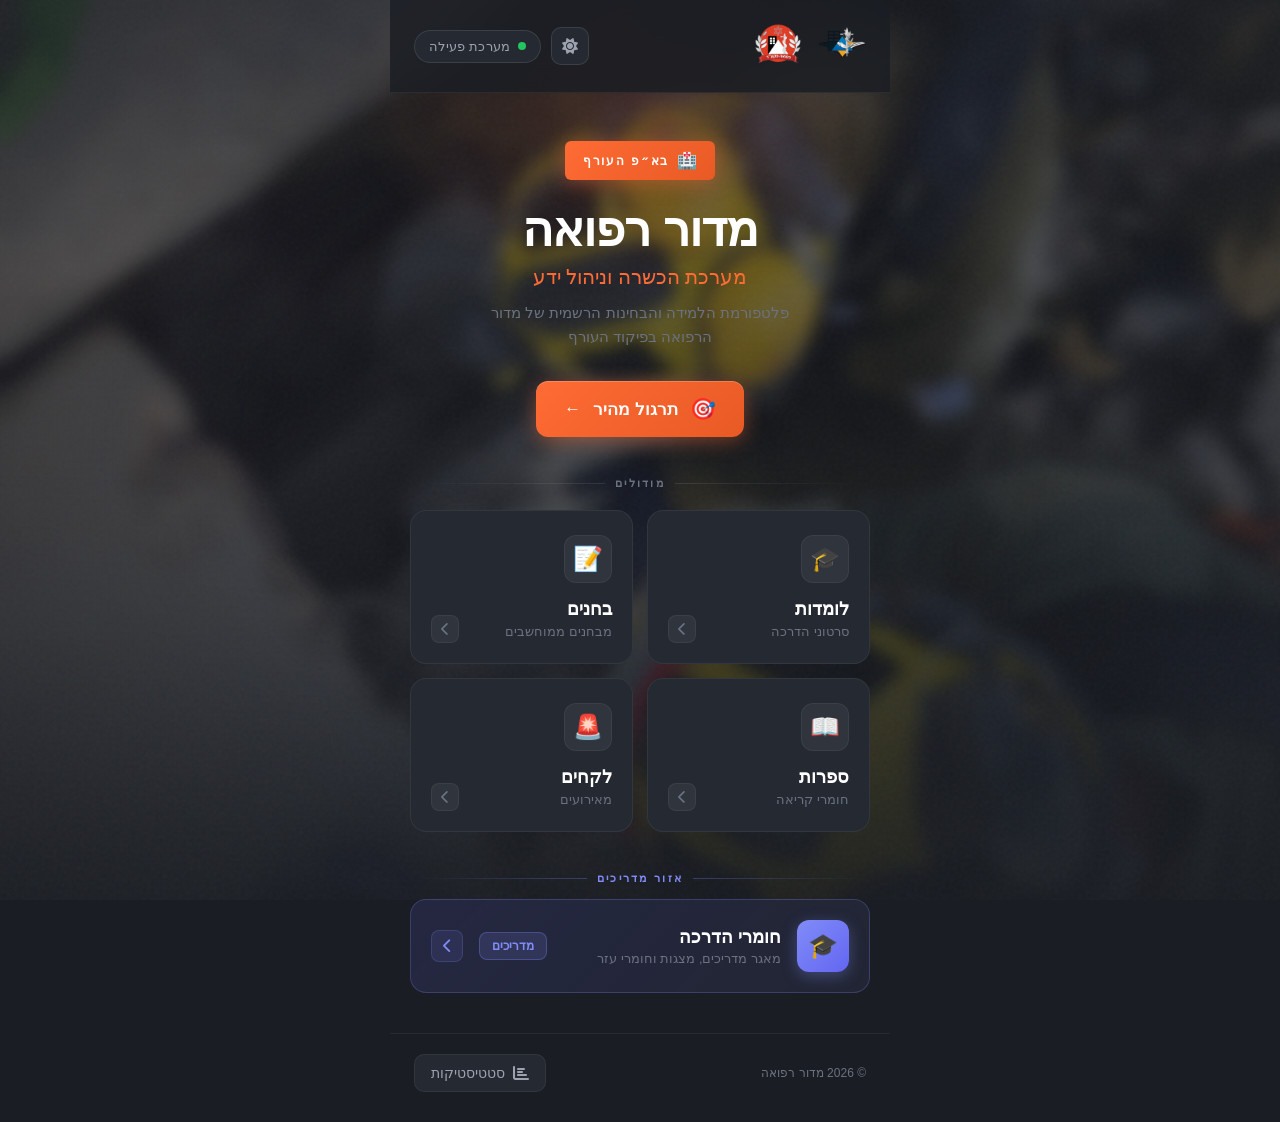
==== commit 86f20490: "Add files via upload" ====
--- a/index.html
+++ b/index.html
@@ -1,5 +1,6 @@
 <!DOCTYPE html>
 <html lang="he" dir="rtl">
+
 <head>
     <meta charset="UTF-8">
     <meta name="viewport" content="width=device-width, initial-scale=1.0, maximum-scale=1.0, user-scalable=no">
@@ -11,10 +12,12 @@
     <meta http-equiv="X-Content-Type-Options" content="nosniff">
     <meta http-equiv="Referrer-Policy" content="strict-origin-when-cross-origin">
     <meta http-equiv="Permissions-Policy" content="geolocation=(), microphone=(), camera=()">
-    <meta http-equiv="Content-Security-Policy" content="default-src 'self'; script-src 'self' 'unsafe-inline' https://script.google.com https://script.googleusercontent.com; style-src 'self' 'unsafe-inline' https://fonts.googleapis.com https://cdnjs.cloudflare.com; font-src 'self' https://fonts.gstatic.com https://cdnjs.cloudflare.com; img-src 'self' data: https:; connect-src 'self' https://script.google.com https://script.googleusercontent.com; frame-src https://drive.google.com;">
+    <meta http-equiv="Content-Security-Policy"
+        content="default-src 'self'; script-src 'self' 'unsafe-inline' https://script.google.com https://script.googleusercontent.com; style-src 'self' 'unsafe-inline' https://fonts.googleapis.com https://cdnjs.cloudflare.com; font-src 'self' https://fonts.gstatic.com https://cdnjs.cloudflare.com; img-src 'self' data: https:; connect-src 'self' https://script.google.com https://script.googleusercontent.com; frame-src https://drive.google.com;">
 
     <!-- Description & SEO -->
-    <meta name="description" content="מערכת למידה רפואית - מדור רפואה, פיקוד העורף. לומדות, בחנים, ספרות מקצועית ולקחים נלמדים.">
+    <meta name="description"
+        content="מערכת למידה רפואית - מדור רפואה, פיקוד העורף. לומדות, בחנים, ספרות מקצועית ולקחים נלמדים.">
     <meta name="keywords" content="רפואה, פיקוד העורף, חובש, מט״ב, הכשרה רפואית">
     <meta name="author" content="מדור רפואה - פיקוד העורף">
 
@@ -33,10 +36,12 @@
     <!-- Google Fonts - Heebo for that official Hebrew military aesthetic -->
     <link rel="preconnect" href="https://fonts.googleapis.com">
     <link rel="preconnect" href="https://fonts.gstatic.com" crossorigin>
-    <link href="https://fonts.googleapis.com/css2?family=Heebo:wght@400;500;600;700;800;900&display=swap" rel="stylesheet">
+    <link href="https://fonts.googleapis.com/css2?family=Heebo:wght@400;500;600;700;800;900&display=swap"
+        rel="stylesheet">
 
     <!-- FontAwesome -->
-    <link rel="stylesheet" href="https://cdnjs.cloudflare.com/ajax/libs/font-awesome/6.4.0/css/all.min.css" crossorigin="anonymous" referrerpolicy="no-referrer">
+    <link rel="stylesheet" href="https://cdnjs.cloudflare.com/ajax/libs/font-awesome/6.4.0/css/all.min.css"
+        crossorigin="anonymous" referrerpolicy="no-referrer">
 
     <!-- Theme System -->
     <link rel="stylesheet" href="theme.css">
@@ -197,8 +202,17 @@
         }
 
         @keyframes pulse-dot {
-            0%, 100% { opacity: 1; box-shadow: 0 0 0 0 rgba(34, 197, 94, 0.4); }
-            50% { opacity: 0.8; box-shadow: 0 0 0 4px rgba(34, 197, 94, 0); }
+
+            0%,
+            100% {
+                opacity: 1;
+                box-shadow: 0 0 0 0 rgba(34, 197, 94, 0.4);
+            }
+
+            50% {
+                opacity: 0.8;
+                box-shadow: 0 0 0 4px rgba(34, 197, 94, 0);
+            }
         }
 
         .status-text {
@@ -282,7 +296,7 @@
             cursor: pointer;
             box-shadow:
                 0 4px 20px var(--orange-glow),
-                inset 0 1px 0 rgba(255,255,255,0.2);
+                inset 0 1px 0 rgba(255, 255, 255, 0.2);
             transition: all 0.3s cubic-bezier(0.34, 1.56, 0.64, 1);
             animation: fadeSlideUp 0.6s ease-out 0.4s backwards;
             position: relative;
@@ -302,7 +316,7 @@
             transform: translateY(-3px) scale(1.02);
             box-shadow:
                 0 8px 30px rgba(255, 107, 53, 0.5),
-                inset 0 1px 0 rgba(255,255,255,0.3);
+                inset 0 1px 0 rgba(255, 255, 255, 0.3);
         }
 
         .quick-practice-btn:hover::before {
@@ -422,10 +436,135 @@
         }
 
         /* Staggered animations */
-        .nav-card:nth-child(1) { animation: fadeSlideUp 0.5s ease-out 0.2s backwards; }
-        .nav-card:nth-child(2) { animation: fadeSlideUp 0.5s ease-out 0.3s backwards; }
-        .nav-card:nth-child(3) { animation: fadeSlideUp 0.5s ease-out 0.4s backwards; }
-        .nav-card:nth-child(4) { animation: fadeSlideUp 0.5s ease-out 0.5s backwards; }
+        .nav-card:nth-child(1) {
+            animation: fadeSlideUp 0.5s ease-out 0.2s backwards;
+        }
+
+        .nav-card:nth-child(2) {
+            animation: fadeSlideUp 0.5s ease-out 0.3s backwards;
+        }
+
+        .nav-card:nth-child(3) {
+            animation: fadeSlideUp 0.5s ease-out 0.4s backwards;
+        }
+
+        .nav-card:nth-child(4) {
+            animation: fadeSlideUp 0.5s ease-out 0.5s backwards;
+        }
+
+        /* ===== INSTRUCTOR SECTION ===== */
+        .instructor-section {
+            padding: 0 20px 40px;
+        }
+
+        .instructor-card {
+            background: linear-gradient(135deg, rgba(99, 102, 241, 0.15), rgba(129, 140, 248, 0.08));
+            border: 1px solid rgba(129, 140, 248, 0.25);
+            border-radius: 16px;
+            padding: 20px;
+            cursor: pointer;
+            transition: all 0.3s cubic-bezier(0.34, 1.56, 0.64, 1);
+            position: relative;
+            overflow: hidden;
+            display: flex;
+            align-items: center;
+            gap: 16px;
+            animation: fadeSlideUp 0.5s ease-out 0.6s backwards;
+        }
+
+        .instructor-card::before {
+            content: '';
+            position: absolute;
+            top: 0;
+            left: 0;
+            right: 0;
+            height: 3px;
+            background: linear-gradient(90deg, #818cf8, #6366f1);
+            transform: scaleX(0);
+            transform-origin: right;
+            transition: transform 0.3s ease;
+        }
+
+        .instructor-card:hover {
+            transform: translateY(-4px);
+            border-color: rgba(129, 140, 248, 0.5);
+            box-shadow: 0 8px 30px rgba(0, 0, 0, 0.3), 0 0 0 1px rgba(129, 140, 248, 0.15);
+        }
+
+        .instructor-card:hover::before {
+            transform: scaleX(1);
+            transform-origin: left;
+        }
+
+        .instructor-card:active {
+            transform: translateY(-2px) scale(0.98);
+        }
+
+        .instructor-card-icon {
+            width: 52px;
+            height: 52px;
+            background: linear-gradient(135deg, #818cf8, #6366f1);
+            border-radius: 12px;
+            display: flex;
+            align-items: center;
+            justify-content: center;
+            font-size: 1.5rem;
+            flex-shrink: 0;
+            box-shadow: 0 4px 15px rgba(129, 140, 248, 0.35);
+        }
+
+        .instructor-card-content {
+            flex: 1;
+        }
+
+        .instructor-card-title {
+            font-size: 1.1rem;
+            font-weight: 700;
+            color: var(--text-primary);
+            margin-bottom: 3px;
+            transition: color 0.3s ease;
+        }
+
+        .instructor-card:hover .instructor-card-title {
+            color: #818cf8;
+        }
+
+        .instructor-card-subtitle {
+            font-size: 0.8rem;
+            color: var(--text-muted);
+        }
+
+        .instructor-card-badge {
+            flex-shrink: 0;
+            padding: 6px 12px;
+            background: rgba(129, 140, 248, 0.15);
+            border: 1px solid rgba(129, 140, 248, 0.3);
+            border-radius: 8px;
+            font-size: 0.75rem;
+            font-weight: 600;
+            color: #818cf8;
+        }
+
+        .instructor-card-arrow {
+            width: 32px;
+            height: 32px;
+            background: rgba(129, 140, 248, 0.1);
+            border-radius: 8px;
+            display: flex;
+            align-items: center;
+            justify-content: center;
+            color: #818cf8;
+            font-size: 0.9rem;
+            transition: all 0.3s ease;
+            border: 1px solid rgba(129, 140, 248, 0.2);
+        }
+
+        .instructor-card:hover .instructor-card-arrow {
+            background: #818cf8;
+            color: white;
+            border-color: #818cf8;
+            transform: translateX(-4px);
+        }
 
         .nav-card-icon {
             width: 48px;
@@ -544,6 +683,7 @@
                 opacity: 0;
                 transform: translateY(-20px);
             }
+
             to {
                 opacity: 1;
                 transform: translateY(0);
@@ -555,6 +695,7 @@
                 opacity: 0;
                 transform: translateY(20px);
             }
+
             to {
                 opacity: 1;
                 transform: translateY(0);
@@ -688,9 +829,9 @@
                 opacity: 0;
             }
         }
-
     </style>
 </head>
+
 <body>
     <!-- Background layers -->
     <div class="bg-image"></div>
@@ -703,8 +844,14 @@
         <!-- Header -->
         <header class="header">
             <div class="header-logos">
-                <img src="Assets/logo1.PNG" alt="פיקוד העורף">
-                <img src="Assets/logo2.PNG" alt="מדור רפואה">
+                <picture>
+                    <source srcset="Assets/logo1.webp" type="image/webp"><img src="Assets/logo1_small.PNG"
+                        alt="פיקוד העורף">
+                </picture>
+                <picture>
+                    <source srcset="Assets/logo2.webp" type="image/webp"><img src="Assets/logo2_small.PNG"
+                        alt="מדור רפואה">
+                </picture>
             </div>
             <div class="header-actions">
                 <button class="theme-toggle" id="themeToggle" onclick="ThemeManager.toggle()" title="מצב תצוגה">
@@ -741,7 +888,8 @@
             <div class="section-label">
                 <span class="section-label-line"></span>
                 <span class="section-label-text">מודולים</span>
-                <span class="section-label-line" style="background: linear-gradient(270deg, var(--border-light), transparent);"></span>
+                <span class="section-label-line"
+                    style="background: linear-gradient(270deg, var(--border-light), transparent);"></span>
             </div>
 
             <div class="nav-grid">
@@ -791,10 +939,34 @@
             </div>
         </section>
 
+        <!-- Instructor Section -->
+        <section class="instructor-section">
+            <div class="section-label" style="margin-bottom: 14px;">
+                <span class="section-label-line"
+                    style="background: linear-gradient(90deg, rgba(129,140,248,0.3), transparent);"></span>
+                <span class="section-label-text" style="color: #818cf8;">אזור מדריכים</span>
+                <span class="section-label-line"
+                    style="background: linear-gradient(270deg, rgba(129,140,248,0.3), transparent);"></span>
+            </div>
+
+            <div class="instructor-card" onclick="window.location.href='hadracha-page.html'">
+                <div class="instructor-card-icon">🎓</div>
+                <div class="instructor-card-content">
+                    <div class="instructor-card-title">חומרי הדרכה</div>
+                    <div class="instructor-card-subtitle">מאגר מדריכים, מצגות וחומרי עזר</div>
+                </div>
+                <span class="instructor-card-badge">מדריכים</span>
+                <div class="instructor-card-arrow">
+                    <i class="fas fa-chevron-left"></i>
+                </div>
+            </div>
+        </section>
+
         <!-- Footer -->
         <footer class="footer">
             <span class="footer-text">© 2026 מדור רפואה</span>
-            <button class="footer-stats-btn" onclick="window.location.href='instructor-dashboard.html'" title="לוח בקרה למדריכים">
+            <button class="footer-stats-btn" onclick="window.location.href='instructor-dashboard.html'"
+                title="לוח בקרה למדריכים">
                 <i class="fas fa-chart-bar"></i>
                 <span>סטטיסטיקות</span>
             </button>
@@ -804,7 +976,7 @@
     <script>
         // Handle navigation card clicks with ripple effect
         document.querySelectorAll('.nav-card').forEach(card => {
-            card.addEventListener('click', function(e) {
+            card.addEventListener('click', function (e) {
                 const page = this.getAttribute('data-page');
 
                 // Create ripple effect
@@ -828,7 +1000,8 @@
                         'tutorials': 'lomdot2-page.html',
                         'quizzes': 'exams.html',
                         'literature': 'safrot-page.html',
-                        'lessons': 'lessons-learned.html'
+                        'lessons': 'lessons-learned.html',
+                        'hadracha': 'hadracha-page.html'
                     };
                     if (pages[page]) {
                         window.location.href = pages[page];
@@ -837,18 +1010,18 @@
             });
 
             // Touch feedback
-            card.addEventListener('touchstart', function() {
+            card.addEventListener('touchstart', function () {
                 this.style.transition = 'all 0.1s ease';
             }, { passive: true });
 
-            card.addEventListener('touchend', function() {
+            card.addEventListener('touchend', function () {
                 this.style.transition = 'all 0.3s cubic-bezier(0.34, 1.56, 0.64, 1)';
             }, { passive: true });
         });
 
         // Prevent double-tap zoom on mobile
         let lastTouchEnd = 0;
-        document.addEventListener('touchend', function(e) {
+        document.addEventListener('touchend', function (e) {
             const now = Date.now();
             if (now - lastTouchEnd <= 300) {
                 e.preventDefault();
@@ -858,4 +1031,5 @@
     </script>
 
 </body>
-</html>
+
+</html>
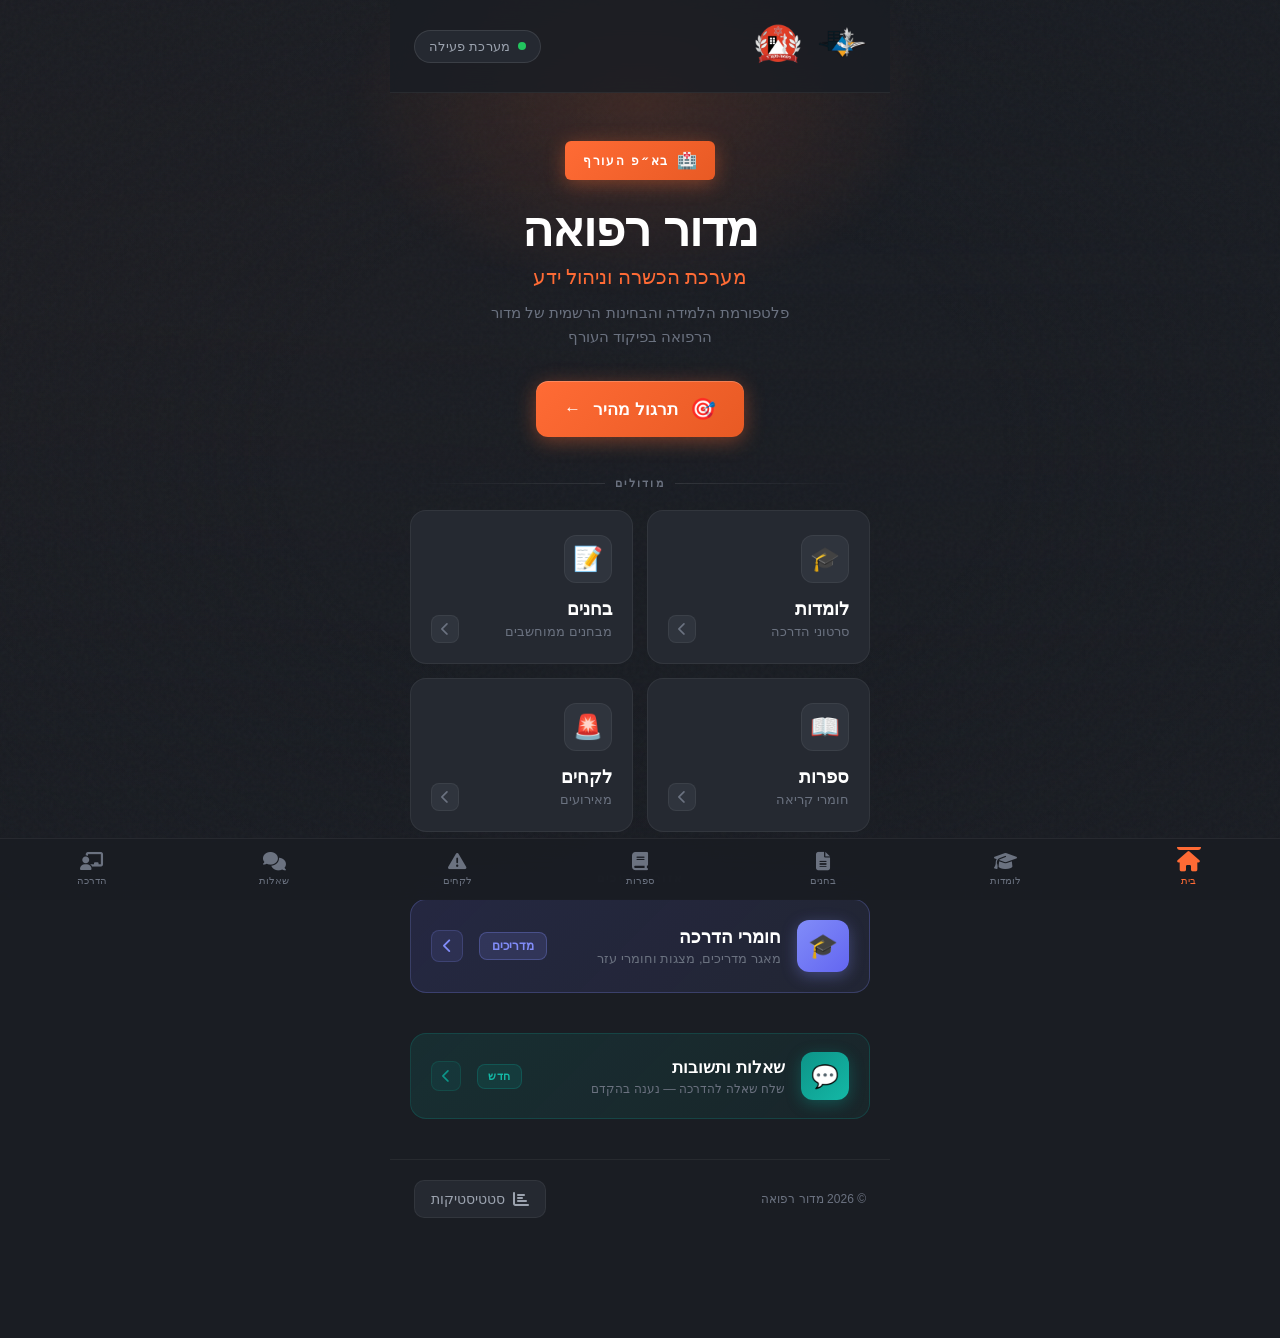
==== commit 209ef65b: "Add files via upload" ====
--- a/index.html
+++ b/index.html
@@ -44,8 +44,6 @@
         crossorigin="anonymous" referrerpolicy="no-referrer">
 
     <!-- Theme System -->
-    <link rel="stylesheet" href="theme.css">
-    <script src="theme.js"></script>
 
     <style>
         :root {
@@ -91,7 +89,7 @@
         .bg-image {
             position: fixed;
             inset: 0;
-            background: url('Assets/background.JPEG') center center / cover no-repeat;
+            background: url('Assets/background.webp') center center / cover no-repeat;
             z-index: 0;
         }
 
@@ -149,6 +147,78 @@
             min-height: 100vh;
             display: flex;
             flex-direction: column;
+            padding-bottom: 90px;
+        }
+
+        /* ===== BOTTOM NAV ===== */
+        .bottom-nav {
+            position: fixed;
+            bottom: 0;
+            left: 0;
+            right: 0;
+            background: rgba(26, 29, 35, 0.95);
+            backdrop-filter: blur(20px);
+            -webkit-backdrop-filter: blur(20px);
+            border-top: 1px solid rgba(255, 255, 255, 0.06);
+            display: flex;
+            justify-content: space-around;
+            align-items: center;
+            padding: 8px 0;
+            padding-bottom: calc(8px + env(safe-area-inset-bottom));
+            z-index: 1000;
+        }
+
+        .bottom-nav-item {
+            display: flex;
+            flex-direction: column;
+            align-items: center;
+            gap: 3px;
+            padding: 6px 8px;
+            color: #6b7280;
+            text-decoration: none;
+            font-size: 0.65rem;
+            font-weight: 500;
+            transition: all 0.3s ease;
+            position: relative;
+            min-width: 52px;
+        }
+
+        .bottom-nav-item i {
+            font-size: 1.15rem;
+            transition: all 0.3s ease;
+        }
+
+        .bottom-nav-item.active {
+            color: #FF6B35;
+        }
+
+        .bottom-nav-item.active i {
+            transform: scale(1.1);
+        }
+
+        .bottom-nav-item.active::before {
+            content: '';
+            position: absolute;
+            top: 0;
+            left: 50%;
+            transform: translateX(-50%);
+            width: 24px;
+            height: 3px;
+            background: #FF6B35;
+            border-radius: 0 0 3px 3px;
+        }
+
+        .bottom-nav-item.instructor-tab.active {
+            color: #818cf8;
+        }
+
+        .bottom-nav-item.instructor-tab.active::before {
+            background: #818cf8;
+        }
+
+        .bottom-nav-item:not(.active):active {
+            color: #FF6B35;
+            transform: scale(0.95);
         }
 
         /* ===== HEADER ===== */
@@ -566,6 +636,121 @@
             transform: translateX(-4px);
         }
 
+        /* ===== Q&A BANNER ===== */
+        .qa-section {
+            padding: 0 20px 40px;
+        }
+
+        .qa-banner {
+            background: linear-gradient(135deg, rgba(13, 148, 136, 0.15), rgba(20, 184, 166, 0.06));
+            border: 1px solid rgba(13, 148, 136, 0.25);
+            border-radius: 16px;
+            padding: 18px 20px;
+            cursor: pointer;
+            transition: all 0.3s cubic-bezier(0.34, 1.56, 0.64, 1);
+            position: relative;
+            overflow: hidden;
+            display: flex;
+            align-items: center;
+            gap: 16px;
+            animation: fadeSlideUp 0.5s ease-out 0.7s backwards;
+        }
+
+        .qa-banner::before {
+            content: '';
+            position: absolute;
+            top: 0;
+            left: 0;
+            right: 0;
+            height: 3px;
+            background: linear-gradient(90deg, #0d9488, #14b8a6);
+            transform: scaleX(0);
+            transform-origin: right;
+            transition: transform 0.3s ease;
+        }
+
+        .qa-banner:hover {
+            transform: translateY(-3px);
+            border-color: rgba(13, 148, 136, 0.5);
+            box-shadow: 0 8px 30px rgba(0, 0, 0, 0.3), 0 0 0 1px rgba(13, 148, 136, 0.15);
+        }
+
+        .qa-banner:hover::before {
+            transform: scaleX(1);
+            transform-origin: left;
+        }
+
+        .qa-banner:active {
+            transform: translateY(-1px) scale(0.98);
+        }
+
+        .qa-banner-icon {
+            width: 48px;
+            height: 48px;
+            background: linear-gradient(135deg, #0d9488, #14b8a6);
+            border-radius: 12px;
+            display: flex;
+            align-items: center;
+            justify-content: center;
+            font-size: 1.4rem;
+            flex-shrink: 0;
+            box-shadow: 0 4px 15px rgba(13, 148, 136, 0.4);
+        }
+
+        .qa-banner-content {
+            flex: 1;
+        }
+
+        .qa-banner-title {
+            font-size: 1.05rem;
+            font-weight: 700;
+            color: var(--text-primary);
+            margin-bottom: 3px;
+            transition: color 0.3s ease;
+        }
+
+        .qa-banner:hover .qa-banner-title {
+            color: #14b8a6;
+        }
+
+        .qa-banner-subtitle {
+            font-size: 0.78rem;
+            color: var(--text-muted);
+        }
+
+        .qa-banner-badge {
+            flex-shrink: 0;
+            padding: 5px 10px;
+            background: rgba(13, 148, 136, 0.15);
+            border: 1px solid rgba(13, 148, 136, 0.3);
+            border-radius: 8px;
+            font-size: 0.7rem;
+            font-weight: 700;
+            color: #14b8a6;
+            letter-spacing: 0.05em;
+        }
+
+        .qa-banner-arrow {
+            width: 30px;
+            height: 30px;
+            background: rgba(13, 148, 136, 0.1);
+            border-radius: 8px;
+            display: flex;
+            align-items: center;
+            justify-content: center;
+            color: #0d9488;
+            font-size: 0.85rem;
+            transition: all 0.3s ease;
+            border: 1px solid rgba(13, 148, 136, 0.2);
+        }
+
+        .qa-banner:hover .qa-banner-arrow {
+            background: #0d9488;
+            color: white;
+            border-color: #0d9488;
+            transform: translateX(-4px);
+        }
+
         .nav-card-icon {
             width: 48px;
             height: 48px;
@@ -854,9 +1039,6 @@
                 </picture>
             </div>
             <div class="header-actions">
-                <button class="theme-toggle" id="themeToggle" onclick="ThemeManager.toggle()" title="מצב תצוגה">
-                    <i class="fas fa-sun"></i>
-                </button>
                 <div class="header-status">
                     <div class="status-dot"></div>
                     <span class="status-text">מערכת פעילה</span>
@@ -957,6 +1139,21 @@
                 </div>
                 <span class="instructor-card-badge">מדריכים</span>
                 <div class="instructor-card-arrow">
+                    <i class="fas fa-chevron-left"></i>
+                </div>
+            </div>
+        </section>
+
+        <!-- Q&A Banner -->
+        <section class="qa-section">
+            <div class="qa-banner" onclick="window.location.href='qa.html'">
+                <div class="qa-banner-icon">💬</div>
+                <div class="qa-banner-content">
+                    <div class="qa-banner-title">שאלות ותשובות</div>
+                    <div class="qa-banner-subtitle">שלח שאלה להדרכה — נענה בהקדם</div>
+                </div>
+                <span class="qa-banner-badge">חדש</span>
+                <div class="qa-banner-arrow">
                     <i class="fas fa-chevron-left"></i>
                 </div>
             </div>
@@ -1030,6 +1227,38 @@
         }, false);
     </script>
 
+    <!-- Bottom Navigation -->
+    <nav class="bottom-nav">
+        <a href="index.html" class="bottom-nav-item active">
+            <i class="fas fa-home"></i>
+            <span>בית</span>
+        </a>
+        <a href="lomdot2-page.html" class="bottom-nav-item">
+            <i class="fas fa-graduation-cap"></i>
+            <span>לומדות</span>
+        </a>
+        <a href="exams.html" class="bottom-nav-item">
+            <i class="fas fa-file-alt"></i>
+            <span>בחנים</span>
+        </a>
+        <a href="safrot-page.html" class="bottom-nav-item">
+            <i class="fas fa-book"></i>
+            <span>ספרות</span>
+        </a>
+        <a href="lessons-learned.html" class="bottom-nav-item">
+            <i class="fas fa-exclamation-triangle"></i>
+            <span>לקחים</span>
+        </a>
+        <a href="qa.html" class="bottom-nav-item">
+            <i class="fas fa-comments"></i>
+            <span>שאלות</span>
+        </a>
+        <a href="hadracha-page.html" class="bottom-nav-item instructor-tab">
+            <i class="fas fa-chalkboard-teacher"></i>
+            <span>הדרכה</span>
+        </a>
+    </nav>
+
 </body>
 
 </html>
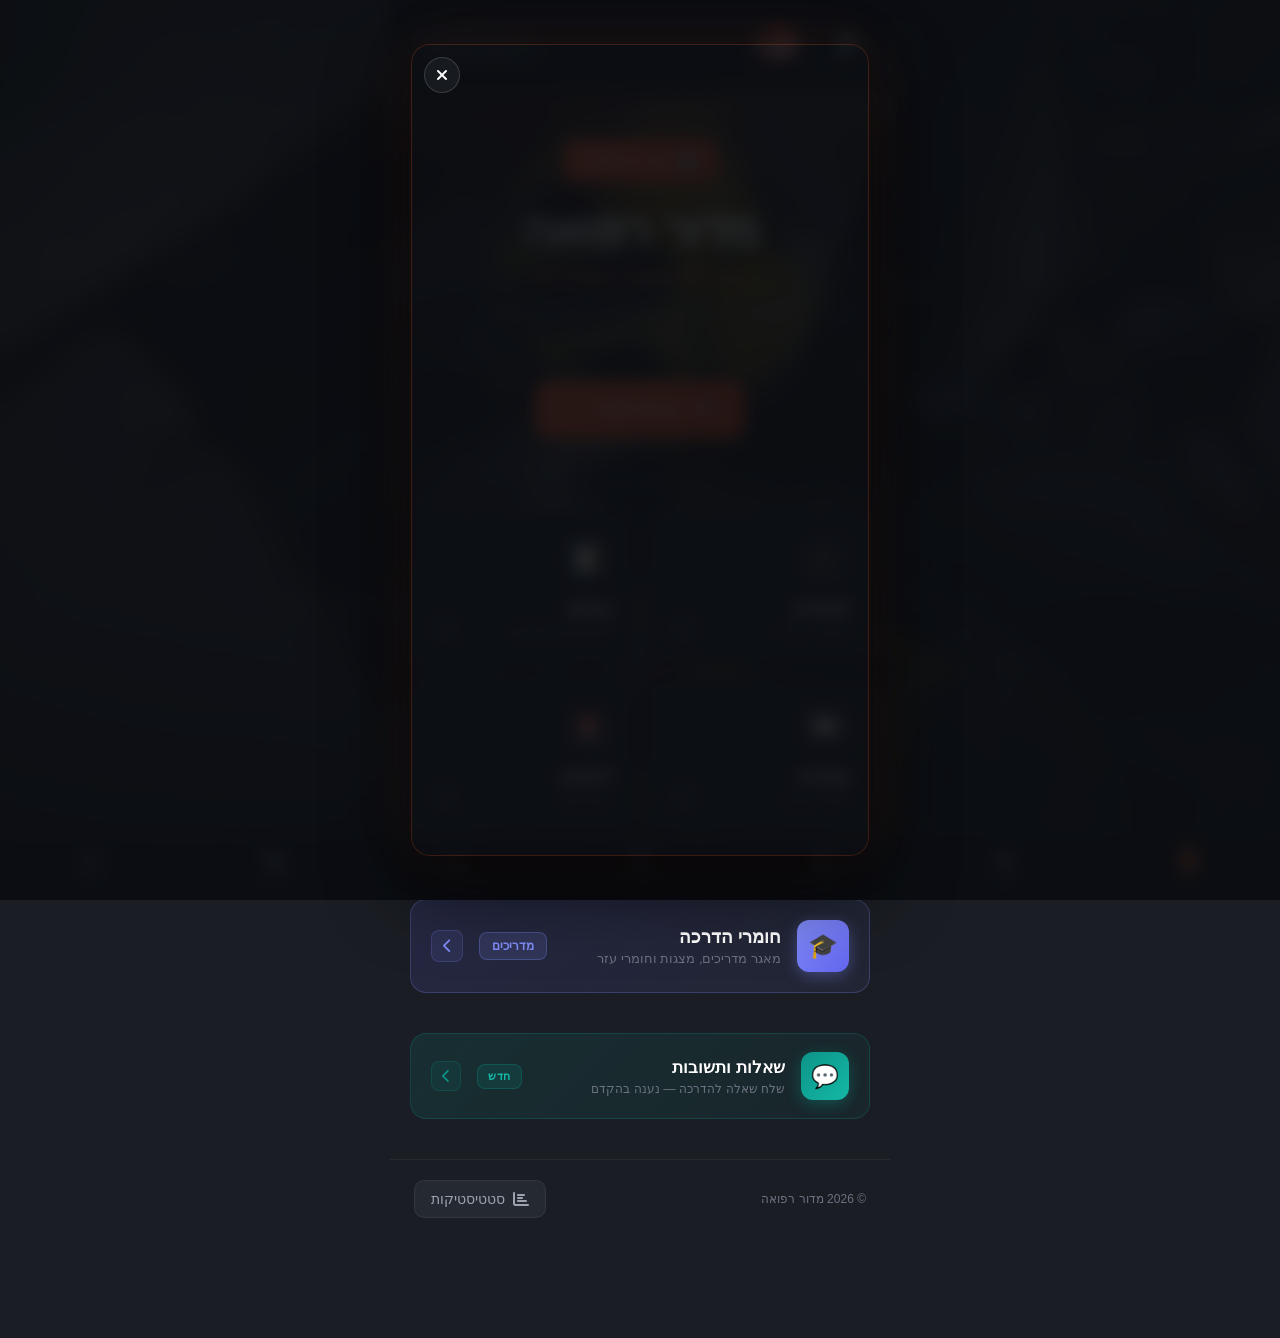
==== commit 178800ca: "Add files via upload" ====
--- a/index.html
+++ b/index.html
@@ -13,7 +13,7 @@
     <meta http-equiv="Referrer-Policy" content="strict-origin-when-cross-origin">
     <meta http-equiv="Permissions-Policy" content="geolocation=(), microphone=(), camera=()">
     <meta http-equiv="Content-Security-Policy"
-        content="default-src 'self'; script-src 'self' 'unsafe-inline' https://script.google.com https://script.googleusercontent.com; style-src 'self' 'unsafe-inline' https://fonts.googleapis.com https://cdnjs.cloudflare.com; font-src 'self' https://fonts.gstatic.com https://cdnjs.cloudflare.com; img-src 'self' data: https:; connect-src 'self' https://script.google.com https://script.googleusercontent.com; frame-src https://drive.google.com;">
+        content="default-src 'self'; script-src 'self' 'unsafe-inline' https://script.google.com https://script.googleusercontent.com; style-src 'self' 'unsafe-inline' https://fonts.googleapis.com https://cdnjs.cloudflare.com; font-src 'self' https://fonts.gstatic.com https://cdnjs.cloudflare.com; img-src 'self' data: https:; connect-src 'self' https://script.google.com https://script.googleusercontent.com; frame-src https://drive.google.com https://www.youtube.com;">
 
     <!-- Description & SEO -->
     <meta name="description"
@@ -1014,6 +1014,88 @@
                 opacity: 0;
             }
         }
+
+        /* ===== VIDEO POPUP ===== */
+        .video-popup-overlay {
+            position: fixed;
+            inset: 0;
+            background: rgba(10, 12, 16, 0.88);
+            backdrop-filter: blur(8px);
+            -webkit-backdrop-filter: blur(8px);
+            z-index: 9999;
+            display: flex;
+            align-items: center;
+            justify-content: center;
+            padding: 20px;
+            opacity: 0;
+            transition: opacity 0.4s ease;
+        }
+
+        .video-popup-overlay.visible {
+            opacity: 1;
+        }
+
+        .video-popup-overlay.hidden {
+            opacity: 0;
+            pointer-events: none;
+        }
+
+        .video-popup-container {
+            position: relative;
+            width: min(90vw, calc(90vh * 9 / 16));
+            /* 9:16 portrait */
+            aspect-ratio: 9 / 16;
+            border-radius: 18px;
+            overflow: hidden;
+            box-shadow:
+                0 0 0 1px rgba(255, 107, 53, 0.2),
+                0 30px 80px rgba(0, 0, 0, 0.7),
+                0 0 60px rgba(255, 107, 53, 0.1);
+            transform: scale(0.92);
+            transition: transform 0.4s cubic-bezier(0.34, 1.56, 0.64, 1);
+        }
+
+        .video-popup-overlay.visible .video-popup-container {
+            transform: scale(1);
+        }
+
+        .video-popup-container iframe {
+            width: 100%;
+            height: 100%;
+            border: none;
+            display: block;
+        }
+
+        .video-popup-close {
+            position: absolute;
+            top: 12px;
+            left: 12px;
+            width: 36px;
+            height: 36px;
+            background: rgba(26, 29, 35, 0.9);
+            border: 1px solid rgba(255, 255, 255, 0.15);
+            border-radius: 50%;
+            display: flex;
+            align-items: center;
+            justify-content: center;
+            cursor: pointer;
+            color: white;
+            font-size: 1rem;
+            transition: all 0.2s ease;
+            z-index: 10;
+            backdrop-filter: blur(4px);
+            -webkit-backdrop-filter: blur(4px);
+        }
+
+        .video-popup-close:hover {
+            background: rgba(255, 107, 53, 0.9);
+            border-color: var(--orange-primary);
+            transform: scale(1.1);
+        }
+
+        .video-popup-close:active {
+            transform: scale(0.95);
+        }
     </style>
 </head>
 
@@ -1024,6 +1106,17 @@
     <div class="bg-vignette"></div>
     <div class="bg-noise"></div>
     <div class="bg-glow"></div>
+
+    <!-- One-time YouTube Video Popup -->
+    <div class="video-popup-overlay" id="videoPopupOverlay" role="dialog" aria-modal="true" aria-label="סרטון פתיחה">
+        <div class="video-popup-container">
+            <button class="video-popup-close" id="videoPopupClose" aria-label="סגור סרטון" title="סגור">
+                <i class="fas fa-times"></i>
+            </button>
+            <iframe id="videoPopupIframe" src="" allow="autoplay; encrypted-media" allowfullscreen
+                title="סרטון פתיחה"></iframe>
+        </div>
+    </div>
 
     <div class="main-container">
         <!-- Header -->
@@ -1225,6 +1318,55 @@
             }
             lastTouchEnd = now;
         }, false);
+
+        // ===== VIDEO POPUP (on every fresh site entry) =====
+        (function () {
+            const VIDEO_ID = 'MT8fmjfsTcY';
+
+            const overlay = document.getElementById('videoPopupOverlay');
+            const closeBtn = document.getElementById('videoPopupClose');
+            const iframe = document.getElementById('videoPopupIframe');
+
+            function closePopup() {
+                overlay.classList.remove('visible');
+                overlay.classList.add('hidden');
+                // Stop the video by clearing src
+                iframe.src = '';
+            }
+
+            // Show only when arriving fresh (not from within the same site)
+            function isInternalNavigation() {
+                if (!document.referrer) return false;
+                try {
+                    return new URL(document.referrer).hostname === window.location.hostname;
+                } catch (e) {
+                    return false;
+                }
+            }
+
+            if (!isInternalNavigation()) {
+                // Fresh entry — show the popup
+                setTimeout(function () {
+                    iframe.src = 'https://www.youtube.com/embed/' + VIDEO_ID + '?playsinline=1&rel=0';
+                    overlay.classList.add('visible');
+                }, 600);
+            } else {
+                // Internal navigation (e.g. came back from another page) — hide
+                overlay.classList.add('hidden');
+            }
+
+            closeBtn.addEventListener('click', closePopup);
+
+            // Also close when clicking the dark overlay background
+            overlay.addEventListener('click', function (e) {
+                if (e.target === overlay) closePopup();
+            });
+
+            // Close on Escape key
+            document.addEventListener('keydown', function (e) {
+                if (e.key === 'Escape') closePopup();
+            });
+        })();
     </script>
 
     <!-- Bottom Navigation -->
